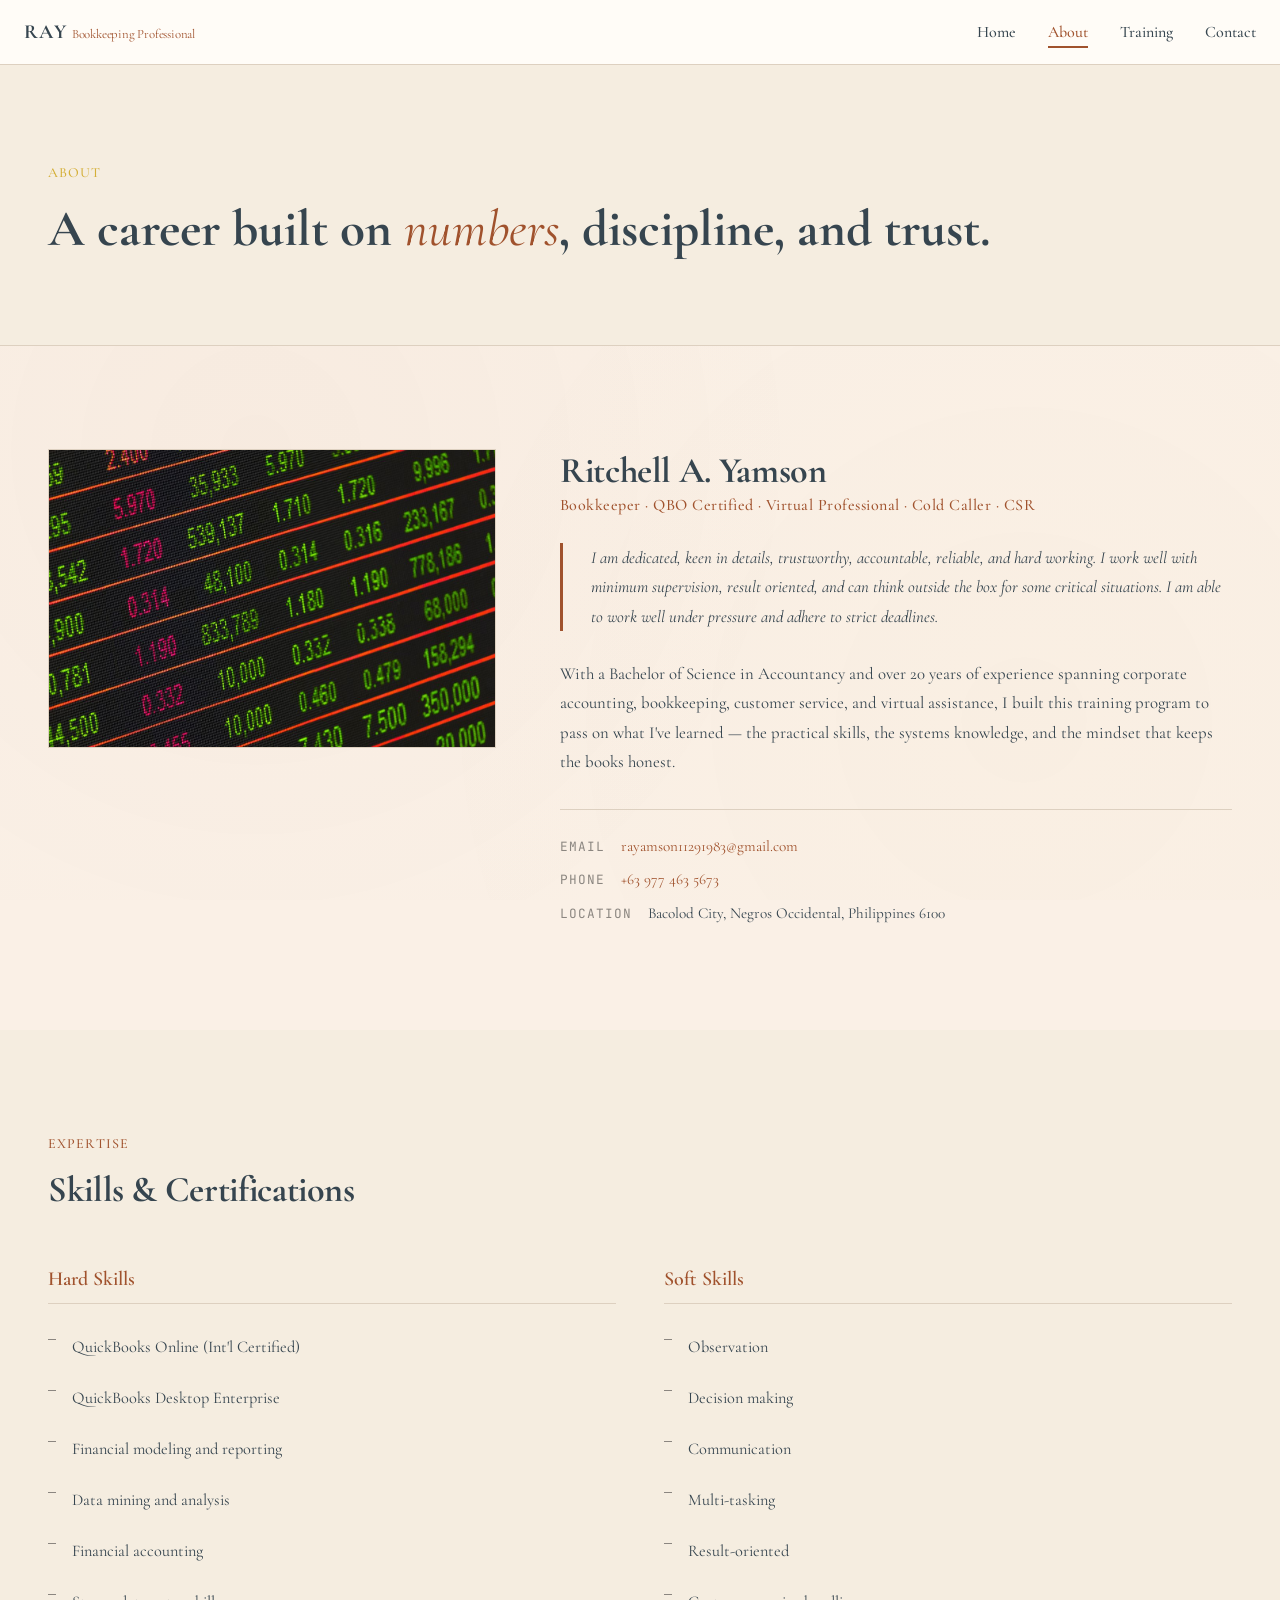
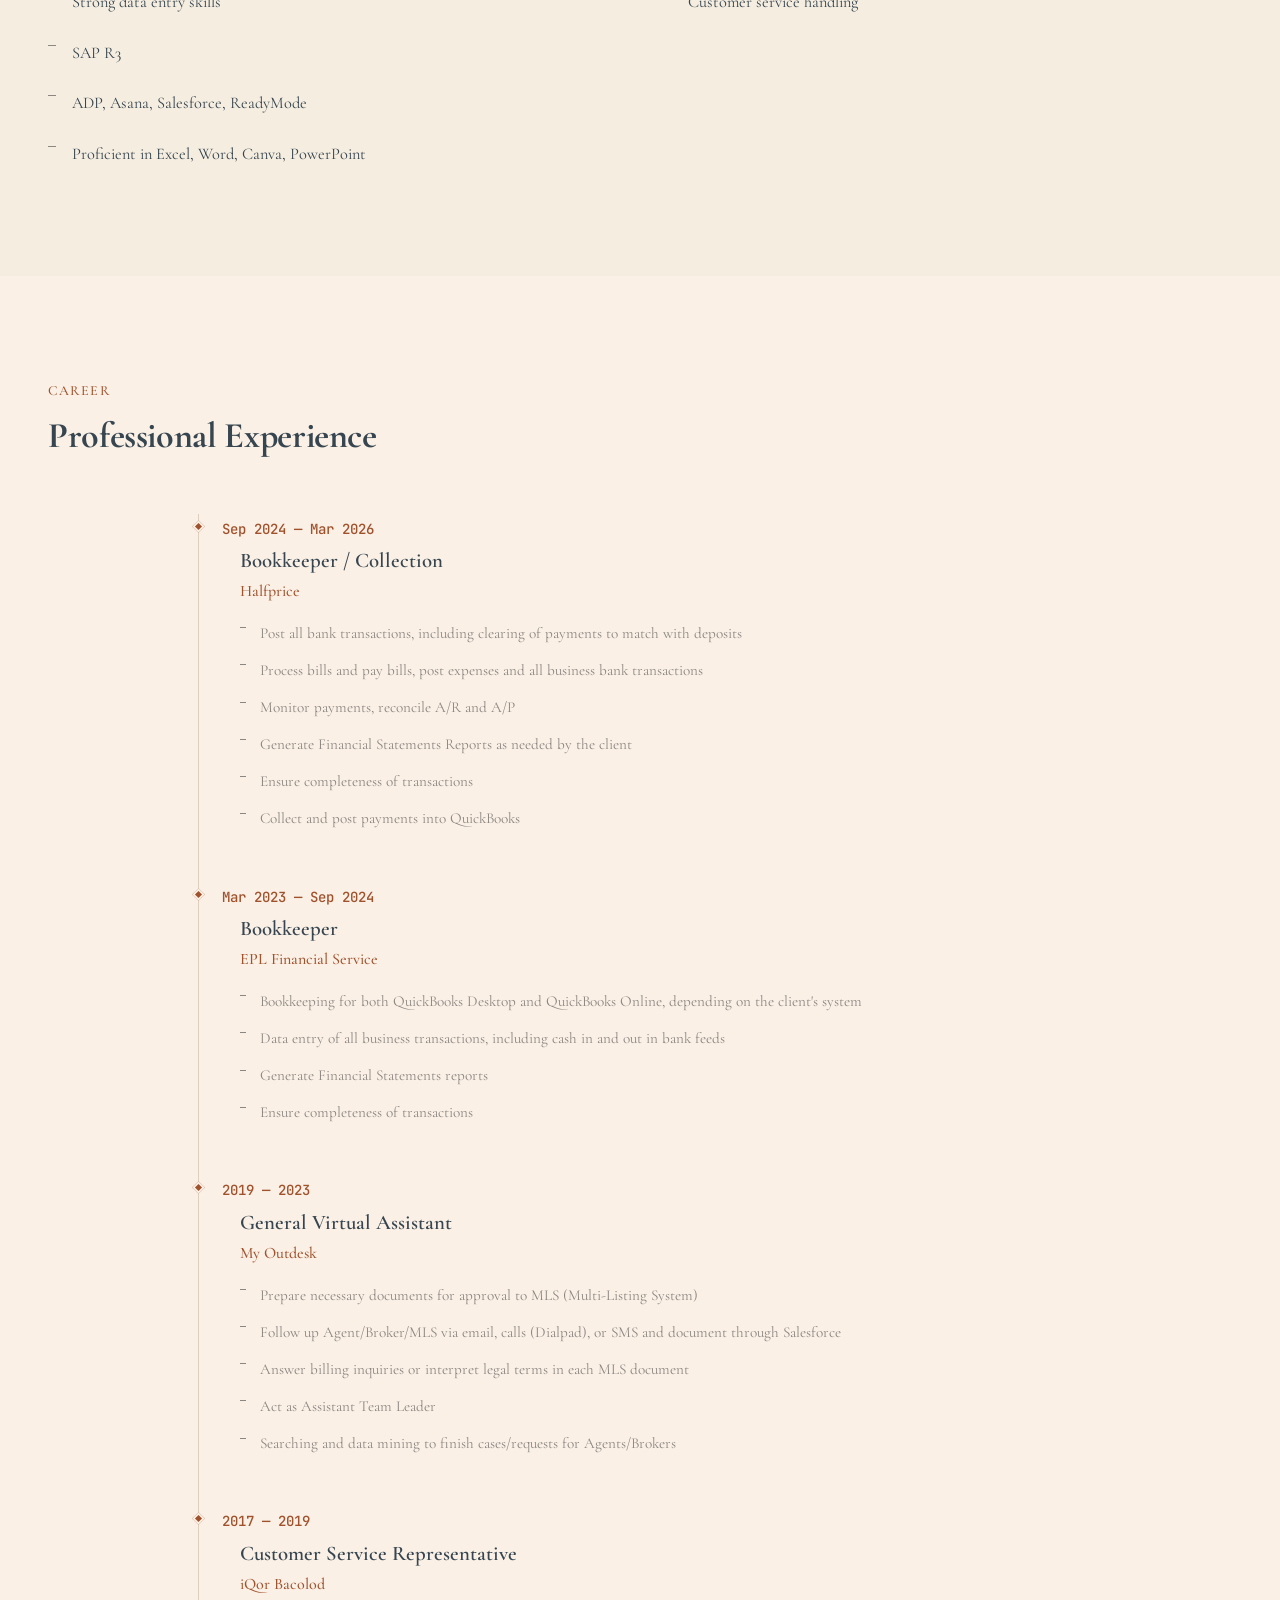
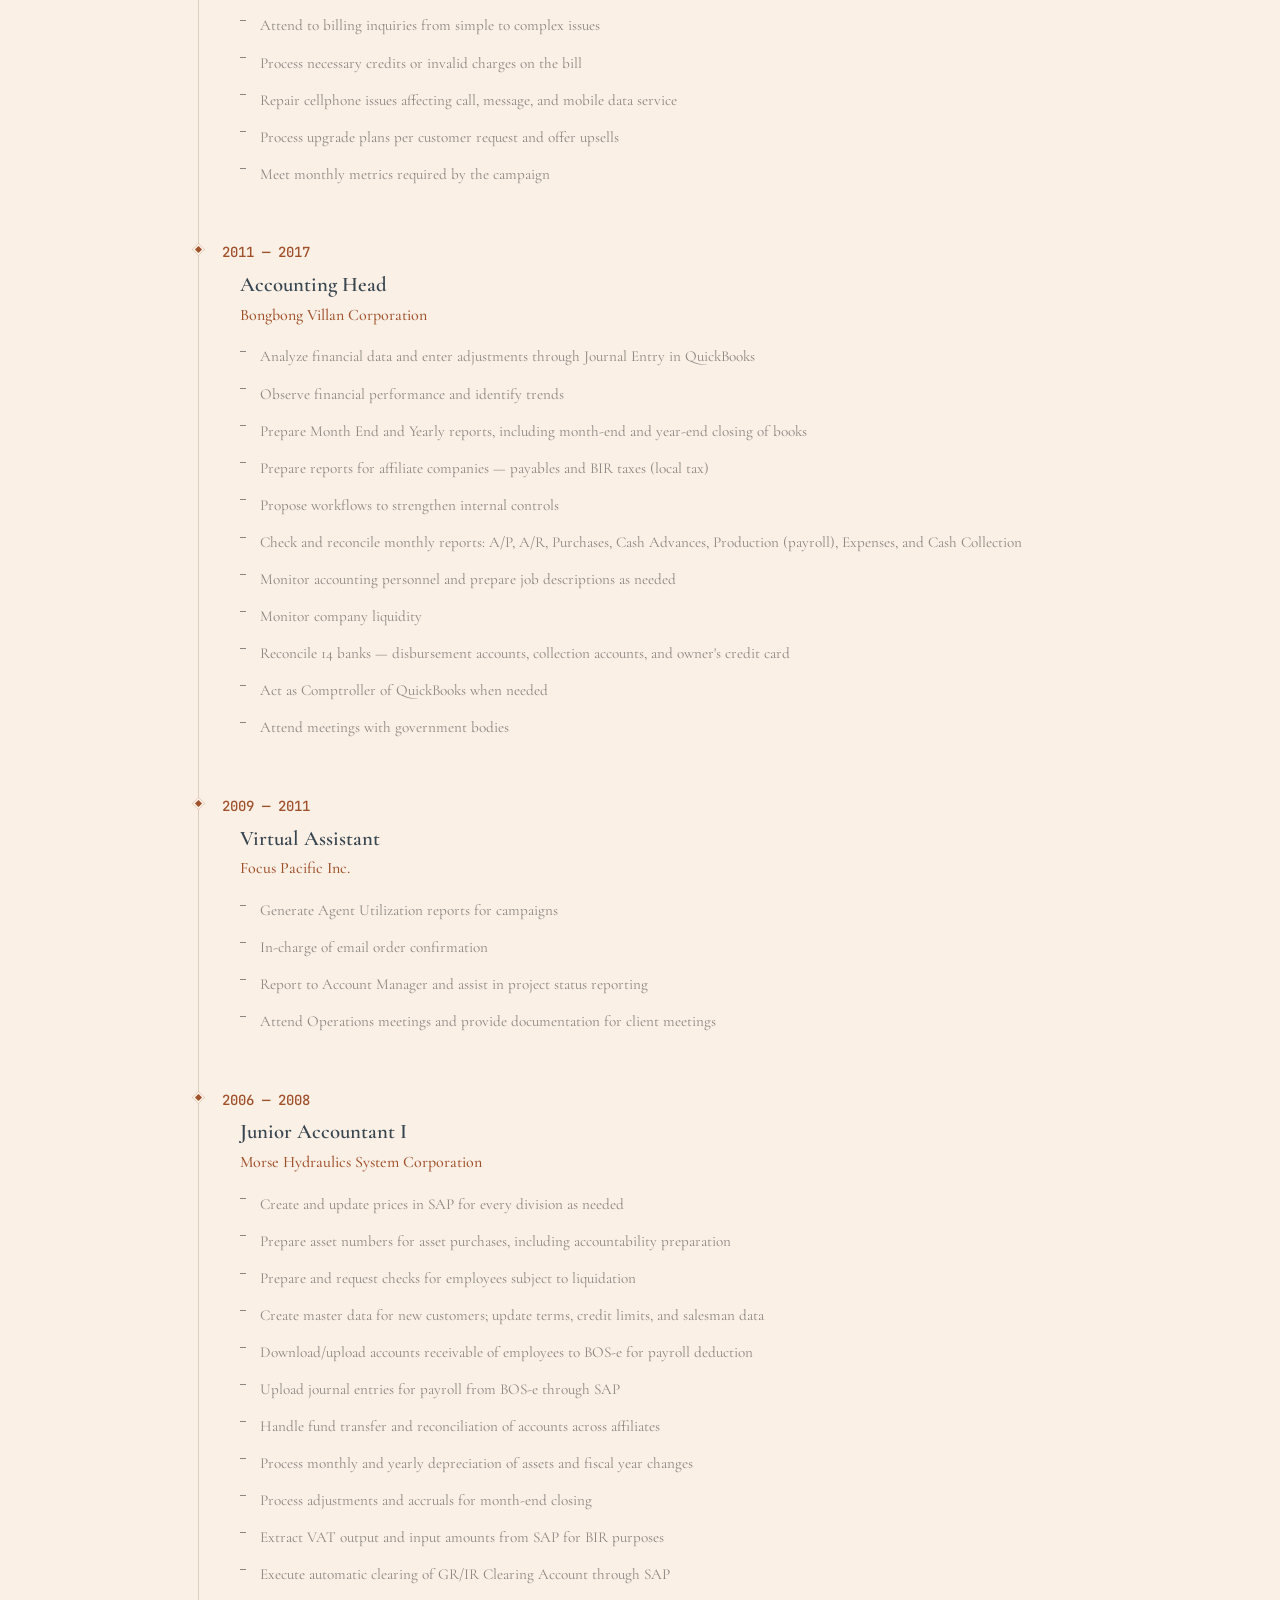
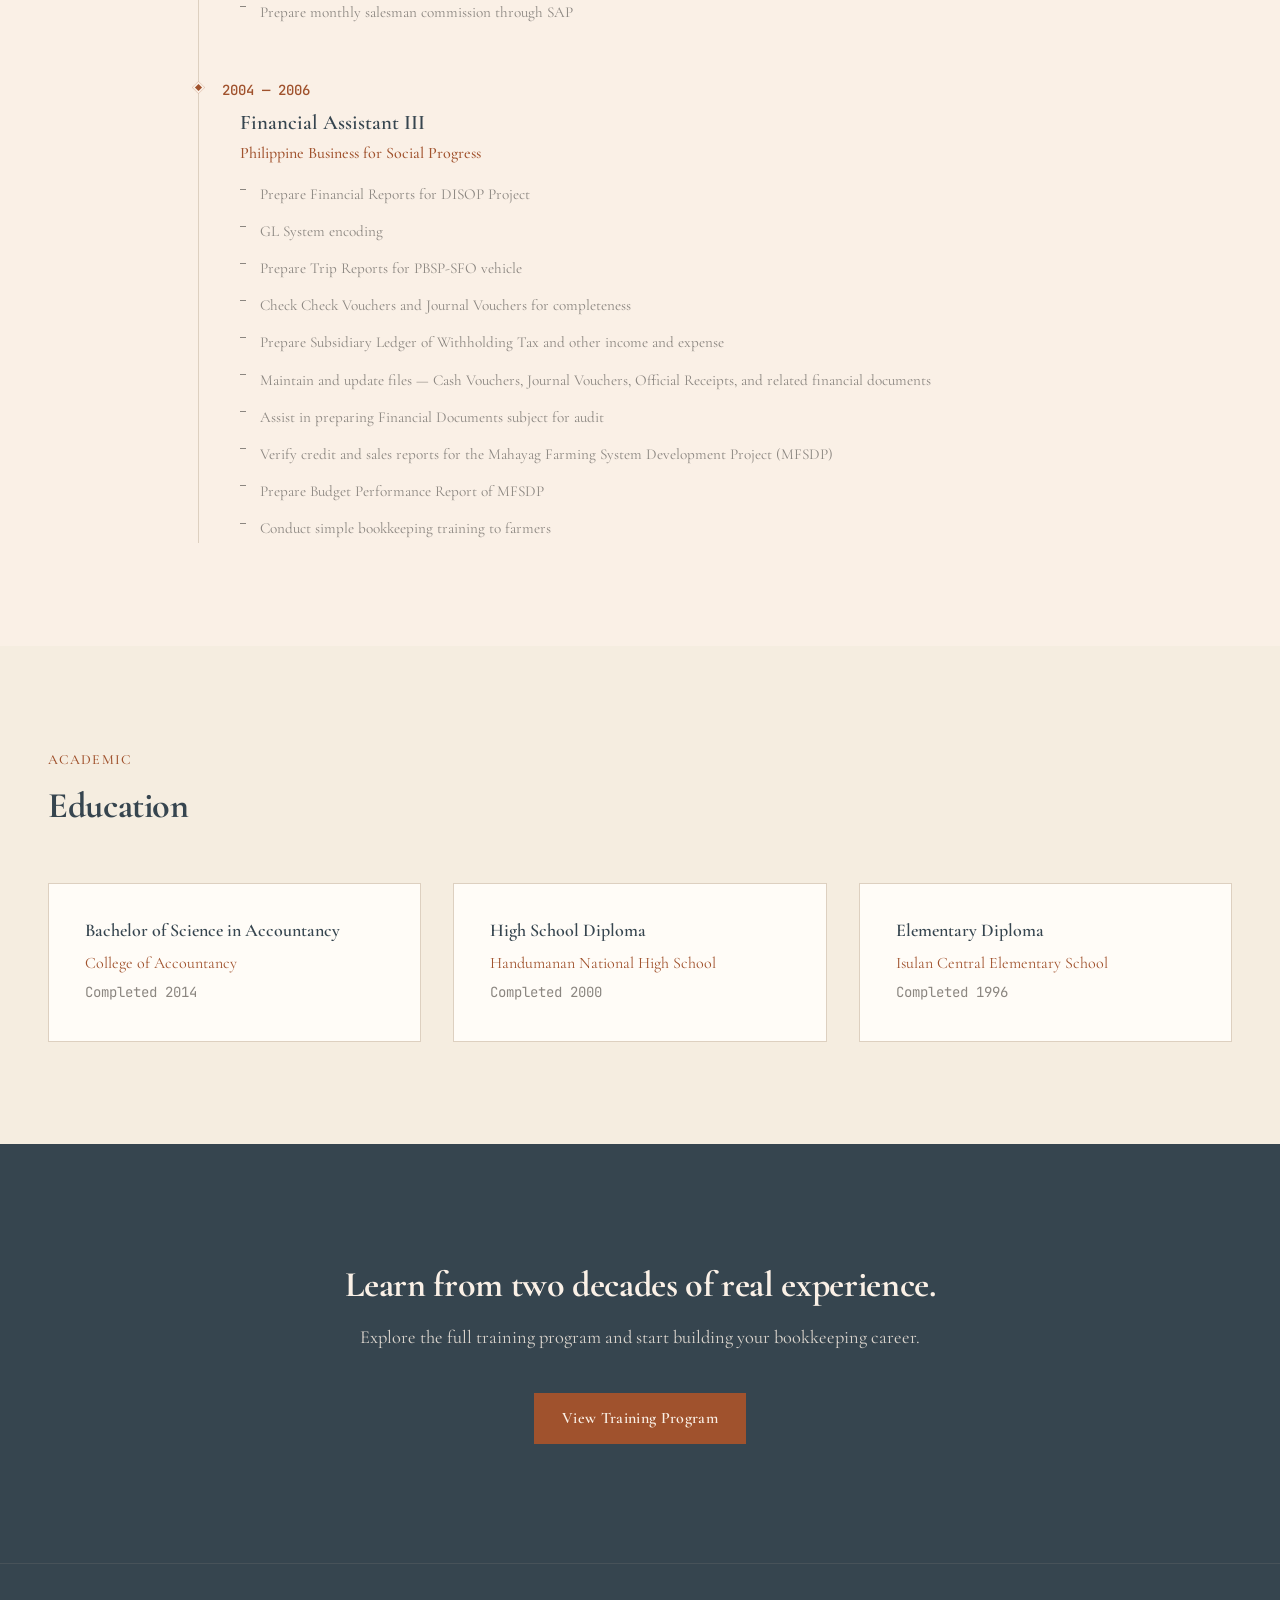
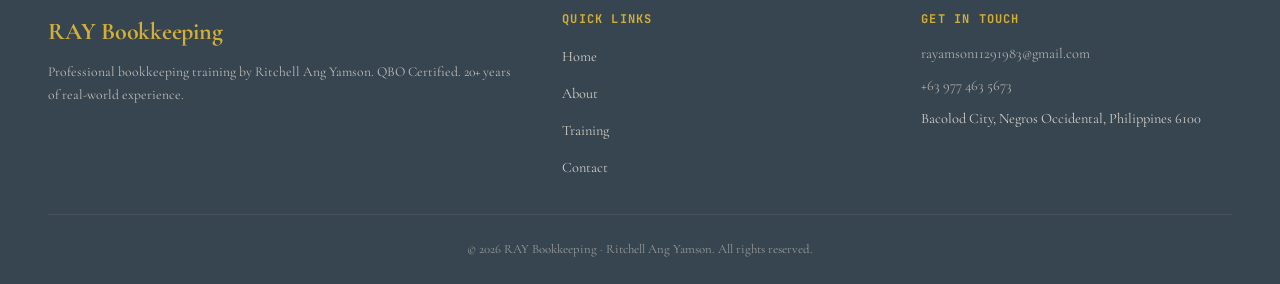
==== about.html @ 70afea07 "RAY Bookkeeping training site — landing, about, training, Chapter 1 with 6 topic pages and quizzes" ====
<!DOCTYPE html>
<html lang="en">
<head>
  <meta charset="UTF-8">
  <meta name="viewport" content="width=device-width, initial-scale=1.0">
  <title>About — Ritchell Yamson Bookkeeping Training</title>
  <meta name="description" content="Meet Ritchell A. Yamson — QBO Certified bookkeeper with 20+ years of experience across accounting, bookkeeping, and virtual assistance.">
  <link rel="preconnect" href="https://fonts.googleapis.com">
  <link rel="preconnect" href="https://fonts.gstatic.com" crossorigin>
  <link href="https://fonts.googleapis.com/css2?family=Cormorant+Garamond:wght@400;500;600;700&family=JetBrains+Mono:wght@400;500&display=swap" rel="stylesheet">
  <link rel="stylesheet" href="assets/css/style.css">
</head>
<body>
  <!-- Navigation -->
  <nav class="nav">
    <div class="nav__container">
      <a href="index.html" class="nav__logo" aria-label="RAY Bookkeeping — Ritchell Ang Yamson">
          <span class="ray-letters">
            <span class="ray-letter" data-full="Ritchell">R</span><span class="ray-letter" data-full="Ang">A</span><span class="ray-letter" data-full="Yamson">Y</span>
          </span>
          <span class="nav__logo-sub">Bookkeeping Professional</span>
        </a>
      <button class="nav__toggle" aria-label="Menu" id="navToggle">
        <span></span><span></span><span></span>
      </button>
      <ul class="nav__menu" id="navMenu">
        <li><a href="index.html" class="nav__link">Home</a></li>
        <li><a href="about.html" class="nav__link nav__link--active">About</a></li>
        <li><a href="training.html" class="nav__link">Training</a></li>
        <li><a href="index.html#contact" class="nav__link">Contact</a></li>
      </ul>
    </div>
  </nav>

  <!-- Page header -->
  <section class="page-hero">
    <div class="container">
      <p class="hero__eyebrow">About</p>
      <h1 class="page-hero__title">A career built on <em>numbers</em>, discipline, and trust.</h1>
    </div>
  </section>

  <!-- Bio -->
  <section class="bio">
    <div class="container">
      <div class="bio__grid">
        <div class="bio__image reveal">
          <img src="assets/img/workspace-1.jpeg" alt="Workspace with financial documents and laptop" loading="lazy">
        </div>
        <div class="bio__content reveal">
          <h2 class="section-head__title">Ritchell A. Yamson</h2>
          <p class="bio__role">Bookkeeper &middot; QBO Certified &middot; Virtual Professional &middot; Cold Caller &middot; CSR</p>
          <div class="bio__quote">
            <p class="bio__text">I am dedicated, keen in details, trustworthy, accountable, reliable, and hard working. I work well with minimum supervision, result oriented, and can think outside the box for some critical situations. I am able to work well under pressure and adhere to strict deadlines.</p>
          </div>
          <p class="bio__text">With a Bachelor of Science in Accountancy and over 20 years of experience spanning corporate accounting, bookkeeping, customer service, and virtual assistance, I built this training program to pass on what I've learned — the practical skills, the systems knowledge, and the mindset that keeps the books honest.</p>
          <div class="bio__contact">
            <p class="bio__contact-item"><span class="bio__contact-label">Email</span> <a href="mailto:rayamson11291983@gmail.com">rayamson11291983@gmail.com</a></p>
            <p class="bio__contact-item"><span class="bio__contact-label">Phone</span> <a href="tel:+639774635673">+63 977 463 5673</a></p>
            <p class="bio__contact-item"><span class="bio__contact-label">Location</span> Bacolod City, Negros Occidental, Philippines 6100</p>
          </div>
        </div>
      </div>
    </div>
  </section>

  <!-- Skills -->
  <section class="skills">
    <div class="container">
      <div class="section-head reveal">
        <p class="section-head__eyebrow">Expertise</p>
        <h2 class="section-head__title">Skills & Certifications</h2>
      </div>
      <div class="skills__grid">
        <div class="skill-group reveal">
          <h3 class="skill-group__title">Hard Skills</h3>
          <ul class="skill-group__list">
            <li>QuickBooks Online (Int'l Certified)</li>
            <li>QuickBooks Desktop Enterprise</li>
            <li>Financial modeling and reporting</li>
            <li>Data mining and analysis</li>
            <li>Financial accounting</li>
            <li>Strong data entry skills</li>
            <li>SAP R3</li>
            <li>ADP, Asana, Salesforce, ReadyMode</li>
            <li>Proficient in Excel, Word, Canva, PowerPoint</li>
          </ul>
        </div>
        <div class="skill-group reveal">
          <h3 class="skill-group__title">Soft Skills</h3>
          <ul class="skill-group__list">
            <li>Observation</li>
            <li>Decision making</li>
            <li>Communication</li>
            <li>Multi-tasking</li>
            <li>Result-oriented</li>
            <li>Customer service handling</li>
          </ul>
        </div>
      </div>
    </div>
  </section>

  <!-- Timeline -->
  <section class="timeline">
    <div class="container">
      <div class="section-head reveal">
        <p class="section-head__eyebrow">Career</p>
        <h2 class="section-head__title">Professional Experience</h2>
      </div>
      <div class="timeline__list">
        <div class="timeline-item reveal">
          <div class="timeline-item__year">Sep 2024 — Mar 2026</div>
          <div class="timeline-item__body">
            <h3 class="timeline-item__role">Bookkeeper / Collection</h3>
            <p class="timeline-item__company">Halfprice</p>
            <ul class="timeline-item__details">
              <li>Post all bank transactions, including clearing of payments to match with deposits</li>
              <li>Process bills and pay bills, post expenses and all business bank transactions</li>
              <li>Monitor payments, reconcile A/R and A/P</li>
              <li>Generate Financial Statements Reports as needed by the client</li>
              <li>Ensure completeness of transactions</li>
              <li>Collect and post payments into QuickBooks</li>
            </ul>
          </div>
        </div>
        <div class="timeline-item reveal">
          <div class="timeline-item__year">Mar 2023 — Sep 2024</div>
          <div class="timeline-item__body">
            <h3 class="timeline-item__role">Bookkeeper</h3>
            <p class="timeline-item__company">EPL Financial Service</p>
            <ul class="timeline-item__details">
              <li>Bookkeeping for both QuickBooks Desktop and QuickBooks Online, depending on the client's system</li>
              <li>Data entry of all business transactions, including cash in and out in bank feeds</li>
              <li>Generate Financial Statements reports</li>
              <li>Ensure completeness of transactions</li>
            </ul>
          </div>
        </div>
        <div class="timeline-item reveal">
          <div class="timeline-item__year">2019 — 2023</div>
          <div class="timeline-item__body">
            <h3 class="timeline-item__role">General Virtual Assistant</h3>
            <p class="timeline-item__company">My Outdesk</p>
            <ul class="timeline-item__details">
              <li>Prepare necessary documents for approval to MLS (Multi-Listing System)</li>
              <li>Follow up Agent/Broker/MLS via email, calls (Dialpad), or SMS and document through Salesforce</li>
              <li>Answer billing inquiries or interpret legal terms in each MLS document</li>
              <li>Act as Assistant Team Leader</li>
              <li>Searching and data mining to finish cases/requests for Agents/Brokers</li>
            </ul>
          </div>
        </div>
        <div class="timeline-item reveal">
          <div class="timeline-item__year">2017 — 2019</div>
          <div class="timeline-item__body">
            <h3 class="timeline-item__role">Customer Service Representative</h3>
            <p class="timeline-item__company">iQor Bacolod</p>
            <ul class="timeline-item__details">
              <li>Attend to billing inquiries from simple to complex issues</li>
              <li>Process necessary credits or invalid charges on the bill</li>
              <li>Repair cellphone issues affecting call, message, and mobile data service</li>
              <li>Process upgrade plans per customer request and offer upsells</li>
              <li>Meet monthly metrics required by the campaign</li>
            </ul>
          </div>
        </div>
        <div class="timeline-item reveal">
          <div class="timeline-item__year">2011 — 2017</div>
          <div class="timeline-item__body">
            <h3 class="timeline-item__role">Accounting Head</h3>
            <p class="timeline-item__company">Bongbong Villan Corporation</p>
            <ul class="timeline-item__details">
              <li>Analyze financial data and enter adjustments through Journal Entry in QuickBooks</li>
              <li>Observe financial performance and identify trends</li>
              <li>Prepare Month End and Yearly reports, including month-end and year-end closing of books</li>
              <li>Prepare reports for affiliate companies — payables and BIR taxes (local tax)</li>
              <li>Propose workflows to strengthen internal controls</li>
              <li>Check and reconcile monthly reports: A/P, A/R, Purchases, Cash Advances, Production (payroll), Expenses, and Cash Collection</li>
              <li>Monitor accounting personnel and prepare job descriptions as needed</li>
              <li>Monitor company liquidity</li>
              <li>Reconcile 14 banks — disbursement accounts, collection accounts, and owner's credit card</li>
              <li>Act as Comptroller of QuickBooks when needed</li>
              <li>Attend meetings with government bodies</li>
            </ul>
          </div>
        </div>
        <div class="timeline-item reveal">
          <div class="timeline-item__year">2009 — 2011</div>
          <div class="timeline-item__body">
            <h3 class="timeline-item__role">Virtual Assistant</h3>
            <p class="timeline-item__company">Focus Pacific Inc.</p>
            <ul class="timeline-item__details">
              <li>Generate Agent Utilization reports for campaigns</li>
              <li>In-charge of email order confirmation</li>
              <li>Report to Account Manager and assist in project status reporting</li>
              <li>Attend Operations meetings and provide documentation for client meetings</li>
            </ul>
          </div>
        </div>
        <div class="timeline-item reveal">
          <div class="timeline-item__year">2006 — 2008</div>
          <div class="timeline-item__body">
            <h3 class="timeline-item__role">Junior Accountant I</h3>
            <p class="timeline-item__company">Morse Hydraulics System Corporation</p>
            <ul class="timeline-item__details">
              <li>Create and update prices in SAP for every division as needed</li>
              <li>Prepare asset numbers for asset purchases, including accountability preparation</li>
              <li>Prepare and request checks for employees subject to liquidation</li>
              <li>Create master data for new customers; update terms, credit limits, and salesman data</li>
              <li>Download/upload accounts receivable of employees to BOS-e for payroll deduction</li>
              <li>Upload journal entries for payroll from BOS-e through SAP</li>
              <li>Handle fund transfer and reconciliation of accounts across affiliates</li>
              <li>Process monthly and yearly depreciation of assets and fiscal year changes</li>
              <li>Process adjustments and accruals for month-end closing</li>
              <li>Extract VAT output and input amounts from SAP for BIR purposes</li>
              <li>Execute automatic clearing of GR/IR Clearing Account through SAP</li>
              <li>Prepare monthly salesman commission through SAP</li>
            </ul>
          </div>
        </div>
        <div class="timeline-item reveal">
          <div class="timeline-item__year">2004 — 2006</div>
          <div class="timeline-item__body">
            <h3 class="timeline-item__role">Financial Assistant III</h3>
            <p class="timeline-item__company">Philippine Business for Social Progress</p>
            <ul class="timeline-item__details">
              <li>Prepare Financial Reports for DISOP Project</li>
              <li>GL System encoding</li>
              <li>Prepare Trip Reports for PBSP-SFO vehicle</li>
              <li>Check Check Vouchers and Journal Vouchers for completeness</li>
              <li>Prepare Subsidiary Ledger of Withholding Tax and other income and expense</li>
              <li>Maintain and update files — Cash Vouchers, Journal Vouchers, Official Receipts, and related financial documents</li>
              <li>Assist in preparing Financial Documents subject for audit</li>
              <li>Verify credit and sales reports for the Mahayag Farming System Development Project (MFSDP)</li>
              <li>Prepare Budget Performance Report of MFSDP</li>
              <li>Conduct simple bookkeeping training to farmers</li>
            </ul>
          </div>
        </div>
      </div>
    </div>
  </section>

  <!-- Education -->
  <section class="education">
    <div class="container">
      <div class="section-head reveal">
        <p class="section-head__eyebrow">Academic</p>
        <h2 class="section-head__title">Education</h2>
      </div>
      <div class="education__grid">
        <div class="edu-card reveal">
          <h3 class="edu-card__degree">Bachelor of Science in Accountancy</h3>
          <p class="edu-card__school">College of Accountancy</p>
          <p class="edu-card__year">Completed 2014</p>
        </div>
        <div class="edu-card reveal">
          <h3 class="edu-card__degree">High School Diploma</h3>
          <p class="edu-card__school">Handumanan National High School</p>
          <p class="edu-card__year">Completed 2000</p>
        </div>
        <div class="edu-card reveal">
          <h3 class="edu-card__degree">Elementary Diploma</h3>
          <p class="edu-card__school">Isulan Central Elementary School</p>
          <p class="edu-card__year">Completed 1996</p>
        </div>
      </div>
    </div>
  </section>

  <!-- CTA -->
  <section class="cta">
    <div class="container">
      <div class="cta__box reveal">
        <h2 class="cta__title">Learn from two decades of real experience.</h2>
        <p class="cta__text">Explore the full training program and start building your bookkeeping career.</p>
        <a href="training.html" class="btn btn--primary">View Training Program</a>
      </div>
    </div>
  </section>

  <!-- Footer -->
  <footer class="footer">
    <div class="container">
      <div class="footer__grid">
        <div class="footer__brand">
          <span class="footer__brand-name">RAY Bookkeeping</span>
          <span class="footer__brand-sub">Professional bookkeeping training by Ritchell Ang Yamson. QBO Certified. 20+ years of real-world experience.</span>
        </div>
        <div class="footer__col">
          <h4 class="footer__col-title">Quick Links</h4>
          <ul class="footer__links">
            <li><a href="index.html">Home</a></li>
            <li><a href="about.html">About</a></li>
            <li><a href="training.html">Training</a></li>
            <li><a href="index.html#contact">Contact</a></li>
          </ul>
        </div>
        <div class="footer__col">
          <h4 class="footer__col-title">Get in Touch</h4>
          <p class="footer__contact-item"><a href="mailto:rayamson11291983@gmail.com">rayamson11291983@gmail.com</a></p>
          <p class="footer__contact-item"><a href="tel:+639774635673">+63 977 463 5673</a></p>
          <p class="footer__contact-item">Bacolod City, Negros Occidental, Philippines 6100</p>
        </div>
      </div>
      <div class="footer__bottom">
        <p class="footer__text">&copy; 2026 RAY Bookkeeping &middot; Ritchell Ang Yamson. All rights reserved.</p>
      </div>
    </div>
  </footer>

  <!-- Back to top button -->
  <button class="back-to-top" aria-label="Back to top">
    <svg viewBox="0 0 24 24"><polyline points="18 15 12 9 6 15"/></svg>
  </button>

  <script src="assets/js/main.js"></script>
</body>
</html>
---- assets/css/style.css ----
/* ============================================
   Ritchell Yamson Bookkeeping Training
   Design System: Wabi-Sabi (adapted for bookkeeping)
   ============================================ */

/* --- Reset & Base --- */
*, *::before, *::after {
  box-sizing: border-box;
  margin: 0;
  padding: 0;
}

:root {
  /* Colors */
  --color-primary: #A0522D;
  --color-secondary: #8B8680;
  --color-tertiary: #FAF0E6;
  --color-neutral: #36454F;
  --color-surface: #6B7B3A;
  --color-accent: #3F51B5;
  --color-gold: #D4AF37;
  --color-blush: #E8C4B8;

  /* Derived */
  --color-bg: #FAF0E6;
  --color-bg-alt: #F5EDE0;
  --color-text: #36454F;
  --color-text-muted: #8B8680;
  --color-border: #DDD0C0;
  --color-card-bg: #FFFCF7;
  --color-primary-dark: #8B4513;

  /* Typography */
  --font-display: 'Cormorant Garamond', Georgia, serif;
  --font-mono: 'JetBrains Mono', monospace;

  /* Spacing */
  --space: 0.5rem;
  --container-max: 1280px;
  --section-gap: clamp(4rem, 8vw, 8rem);

  /* Transitions */
  --ease: cubic-bezier(0.22, 1, 0.36, 1);
  --dur: 200ms;
}

html {
  font-size: 16px;
  scroll-behavior: smooth;
}

body {
  font-family: var(--font-display);
  font-size: 1.0625rem;
  line-height: 1.7;
  color: var(--color-text);
  background-color: var(--color-bg);
  -webkit-font-smoothing: antialiased;
  -moz-osx-font-smoothing: grayscale;
}

/* Subtle paper texture overlay */
body::before {
  content: '';
  position: fixed;
  inset: 0;
  z-index: -1;
  background-image: 
    radial-gradient(circle at 20% 50%, rgba(160, 82, 45, 0.03) 0%, transparent 50%),
    radial-gradient(circle at 80% 80%, rgba(212, 175, 55, 0.02) 0%, transparent 50%);
  pointer-events: none;
}

img {
  max-width: 100%;
  height: auto;
  display: block;
}

a {
  color: var(--color-primary);
  text-decoration: none;
  transition: color var(--dur) var(--ease);
}

a:hover {
  color: var(--color-primary-dark);
}

ul {
  list-style: none;
}

/* --- Layout --- */
.container {
  max-width: var(--container-max);
  margin: 0 auto;
  padding: 0 clamp(1.5rem, 4vw, 3rem);
}

/* --- Typography --- */
h1, h2, h3, h4 {
  font-family: var(--font-display);
  font-weight: 700;
  line-height: 1.2;
  color: var(--color-text);
}

.hero__title {
  font-size: clamp(2.5rem, 5vw, 4rem);
  font-weight: 700;
  line-height: 1.05;
  letter-spacing: -0.02em;
}

.hero__title em,
.page-hero__title em {
  font-style: italic;
  font-weight: 400;
  color: var(--color-primary);
}

h2, .section-head__title {
  font-size: clamp(1.5rem, 3vw, 2.25rem);
  font-weight: 700;
  letter-spacing: -0.01em;
}

h3 {
  font-size: 1.25rem;
  font-weight: 600;
}

.hero__eyebrow {
  font-family: var(--font-display);
  font-size: 0.875rem;
  font-weight: 500;
  letter-spacing: 0.08em;
  text-transform: uppercase;
  color: var(--color-primary);
  margin-bottom: 1rem;
}

.section-head__eyebrow {
  font-family: var(--font-display);
  font-size: 0.875rem;
  font-weight: 500;
  letter-spacing: 0.08em;
  text-transform: uppercase;
  color: var(--color-primary);
  margin-bottom: 0.75rem;
}

/* --- Navigation --- */
.nav {
  position: sticky;
  top: 0;
  z-index: 100;
  background-color: var(--color-card-bg);
  border-bottom: 1px solid var(--color-border);
  padding: 0;
  overflow: visible;
  transition: box-shadow 300ms var(--ease);
}

.nav--scrolled {
  box-shadow: 0 1px 12px rgba(0, 0, 0, 0.08);
}

.nav__container {
  max-width: var(--container-max);
  margin: 0 auto;
  padding: 0 1.5rem;
  display: flex;
  align-items: center;
  justify-content: space-between;
  height: 64px;
}

.nav__logo {
  font-family: var(--font-display);
  font-size: 1.25rem;
  font-weight: 700;
  color: var(--color-text);
  letter-spacing: -0.01em;
  display: flex;
  align-items: baseline;
  gap: 0.4rem;
  position: relative;
  z-index: 101;
}

.nav__logo-sub {
  font-weight: 400;
  color: var(--color-primary);
  font-size: 0.8rem;
  white-space: nowrap;
}

/* --- RAY Letters Artsy Hover --- */
.ray-letters {
  display: inline-flex;
  gap: 1px;
  position: relative;
}

.ray-letter {
  position: relative;
  cursor: pointer;
  transition: all 400ms var(--ease);
  transform-origin: center bottom;
}

.ray-letter::before {
  content: attr(data-full);
  position: absolute;
  left: 50%;
  top: 100%;
  transform: translateX(-50%) translateY(-4px);
  font-family: var(--font-display);
  font-size: 1.5rem;
  font-weight: 500;
  font-style: italic;
  color: var(--color-gold);
  white-space: nowrap;
  opacity: 0;
  pointer-events: none;
  transition: all 400ms var(--ease);
  letter-spacing: 0.02em;
  text-shadow: 0 2px 4px rgba(0, 0, 0, 0.3);
  z-index: 200;
}

.ray-letter::after {
  content: '';
  position: absolute;
  left: 50%;
  top: 100%;
  width: 0;
  height: 1px;
  background: var(--color-gold);
  transform: translateX(-50%) translateY(0.5px);
  transition: width 400ms var(--ease) 100ms;
  opacity: 0.6;
  z-index: 200;
}

.ray-letter:hover {
  color: var(--color-gold);
  transform: translateY(-2px) scale(1.05);
}

.ray-letter:hover::before {
  opacity: 1;
  transform: translateX(-50%) translateY(2px);
}

.ray-letter:hover::after {
  width: 100%;
}

/* Stagger each letter's hover reveal */
.ray-letters .ray-letter:nth-child(1):hover::before {
  transition-delay: 0ms;
}
.ray-letters .ray-letter:nth-child(2):hover::before {
  transition-delay: 50ms;
}
.ray-letters .ray-letter:nth-child(3):hover::before {
  transition-delay: 100ms;
}

/* Hero eyebrow variant — gold letters on dark bg */
.ray-letters--hero .ray-letter {
  font-size: 1.125rem;
  font-weight: 700;
  color: var(--color-gold);
  letter-spacing: 0.05em;
}

.ray-letters--hero .ray-letter::before {
  font-size: 1.75rem;
  color: var(--color-tertiary);
  text-shadow: 0 2px 6px rgba(0, 0, 0, 0.7);
  z-index: 200;
}

.ray-letters--hero .ray-letter::after {
  background: var(--color-tertiary);
  top: 100%;
  z-index: 200;
}

.ray-letters--hero .ray-letter:hover {
  color: var(--color-tertiary);
  transform: translateY(-3px) scale(1.1);
  text-shadow: 0 2px 8px rgba(212, 175, 55, 0.4);
}

.hero__eyebrow-sep {
  margin: 0 0.5rem;
  opacity: 0.5;
}

.hero__eyebrow {
  display: flex;
  align-items: center;
  gap: 0;
  flex-wrap: wrap;
  align-items: baseline;
}

.nav__menu {
  display: flex;
  gap: 2rem;
  align-items: center;
}

.nav__link {
  font-size: 1rem;
  font-weight: 500;
  color: var(--color-text);
  position: relative;
  padding: 0.25rem 0;
  transition: color var(--dur) var(--ease);
}

.nav__link::after {
  content: '';
  position: absolute;
  bottom: -2px;
  left: 0;
  right: 0;
  height: 2px;
  background-color: var(--color-primary);
  transform: scaleX(0);
  transform-origin: left;
  transition: transform 300ms var(--ease);
}

.nav__link:hover::after {
  transform: scaleX(1);
}

.nav__link:hover {
  color: var(--color-primary);
}

.nav__link--active {
  color: var(--color-primary);
}

.nav__link--active::after {
  content: '';
  position: absolute;
  bottom: -2px;
  left: 0;
  right: 0;
  height: 2px;
  background-color: var(--color-primary);
  transform: scaleX(1);
}

.nav__toggle {
  display: none;
  flex-direction: column;
  gap: 4px;
  background: none;
  border: none;
  cursor: pointer;
  padding: 0;
}

.nav__toggle span {
  width: 24px;
  height: 2px;
  background-color: var(--color-text);
  transition: var(--dur) var(--ease);
}

/* --- Buttons --- */
.btn {
  display: inline-block;
  font-family: var(--font-display);
  font-size: 1rem;
  font-weight: 600;
  padding: 12px 28px;
  border: none;
  cursor: pointer;
  transition: all var(--dur) var(--ease);
  text-align: center;
  letter-spacing: 0.02em;
}

.btn--primary {
  background-color: var(--color-primary);
  color: var(--color-tertiary);
}

.btn--primary:hover {
  background-color: var(--color-primary-dark);
  color: var(--color-tertiary);
  box-shadow: 0 2px 8px rgba(0, 0, 0, 0.12);
  transform: translateY(-1px);
}

.btn--primary:active {
  transform: translateY(0);
}

.btn--ghost {
  background-color: transparent;
  color: var(--color-primary);
  border: 1.5px solid var(--color-secondary);
}

.btn--ghost:hover {
  background-color: var(--color-tertiary);
  border-color: var(--color-primary);
}

.btn--full {
  width: 100%;
  display: block;
}

.btn--sm {
  font-size: 0.875rem;
  padding: 8px 16px;
  margin-top: 1rem;
}

/* --- Hero --- */
.hero {
  position: relative;
  min-height: 100dvh;
  display: flex;
  align-items: center;
  overflow: hidden;
}

.hero__bg {
  position: absolute;
  inset: 0;
  z-index: 0;
  overflow: hidden;
}

.hero__bg-pattern {
  position: absolute;
  inset: 0;
  background-color: var(--color-neutral);
  background-image: 
    radial-gradient(circle at 15% 25%, rgba(212, 175, 55, 0.08) 0%, transparent 40%),
    radial-gradient(circle at 85% 75%, rgba(160, 82, 45, 0.12) 0%, transparent 45%),
    radial-gradient(circle at 50% 50%, rgba(107, 123, 58, 0.06) 0%, transparent 50%);
}

.hero__bg-pattern::before {
  content: '';
  position: absolute;
  inset: 0;
  background-image: 
    repeating-linear-gradient(
      45deg,
      transparent,
      transparent 35px,
      rgba(212, 175, 55, 0.03) 35px,
      rgba(212, 175, 55, 0.03) 36px
    );
}

.hero__bg-pattern::after {
  content: '';
  position: absolute;
  inset: 0;
  background-image: 
    repeating-linear-gradient(
      -45deg,
      transparent,
      transparent 35px,
      rgba(160, 82, 45, 0.025) 35px,
      rgba(160, 82, 45, 0.025) 36px
    );
}

.hero__bg-img {
  width: 100%;
  height: 100%;
  object-fit: cover;
}

.hero__overlay {
  position: absolute;
  inset: 0;
  background: linear-gradient(
    135deg,
    rgba(54, 69, 79, 0.92) 0%,
    rgba(54, 69, 79, 0.75) 50%,
    rgba(54, 69, 79, 0.85) 100%
  );
}

.hero__content {
  position: relative;
  z-index: 1;
  width: 100%;
  max-width: var(--container-max);
  margin: 0 auto;
  padding: 0 1.5rem;
}

.hero__text {
  max-width: 640px;
}

.hero__eyebrow {
  color: var(--color-gold);
}

.hero__title {
  color: var(--color-tertiary);
  margin-bottom: 1.5rem;
}

.hero__title em {
  color: var(--color-gold);
}

.hero__subtitle {
  font-size: 1.2rem;
  color: var(--color-tertiary);
  opacity: 0.92;
  line-height: 1.75;
  margin-bottom: 2.5rem;
  max-width: 560px;
}

.hero__actions {
  display: flex;
  gap: 1.25rem;
  flex-wrap: wrap;
}

.hero__actions .btn {
  padding: 14px 32px;
  font-size: 1.05rem;
}

/* --- Stats bar --- */
.stats {
  background-color: var(--color-neutral);
  padding: 3.5rem 0;
  border-bottom: 1px solid rgba(139, 134, 128, 0.15);
}

.stats__container {
  max-width: var(--container-max);
  margin: 0 auto;
  padding: 0 1.5rem;
  display: grid;
  grid-template-columns: repeat(4, 1fr);
  gap: 2rem;
  text-align: center;
}

.stat__number {
  display: block;
  font-size: 2.75rem;
  font-weight: 700;
  color: var(--color-gold);
  line-height: 1;
  margin-bottom: 0.625rem;
}

.stat__label {
  font-size: 0.8rem;
  color: var(--color-tertiary);
  opacity: 0.75;
  letter-spacing: 0.08em;
  text-transform: uppercase;
}

/* --- Section Head --- */
.section-head {
  margin-bottom: 3.5rem;
  max-width: 680px;
}

/* --- Features --- */
.features {
  padding: var(--section-gap) 0;
}

.features__grid {
  display: grid;
  grid-template-columns: repeat(3, 1fr);
  gap: 1.5rem;
}

.feature-card {
  background-color: var(--color-card-bg);
  border: 1px solid var(--color-border);
  overflow: hidden;
  transition: box-shadow var(--dur) var(--ease), transform var(--dur) var(--ease), border-color var(--dur) var(--ease);
  display: flex;
  flex-direction: column;
}

.feature-card:nth-child(1) {
  grid-column: auto;
  display: flex;
  grid-template-columns: none;
  gap: 0;
}

.feature-card:nth-child(1) .feature-card__icon {
  margin-bottom: 1rem;
}

.feature-card:hover {
  box-shadow: 0 4px 16px rgba(0, 0, 0, 0.07);
  transform: translateY(-3px);
  border-color: var(--color-primary);
}

.feature-card__image {
  width: 100%;
  height: 160px;
  overflow: hidden;
}

.feature-card__image img {
  width: 100%;
  height: 100%;
  object-fit: cover;
  transition: transform 400ms var(--ease);
}

.feature-card:hover .feature-card__image img {
  transform: scale(1.05);
}

.feature-card__body {
  padding: 1.5rem;
}

.feature-card__icon {
  color: var(--color-primary);
  margin-bottom: 0.75rem;
}

.feature-card__title {
  font-size: 1.15rem;
  font-weight: 600;
  margin-bottom: 0.5rem;
}

.feature-card__text {
  font-size: 0.9rem;
  color: var(--color-text-muted);
  line-height: 1.55;
}

/* --- About Preview --- */
.about-preview {
  padding: var(--section-gap) 0;
  background-color: var(--color-bg-alt);
}

.about-preview__grid {
  display: grid;
  grid-template-columns: 1fr 1fr;
  gap: clamp(2rem, 5vw, 5rem);
  align-items: center;
}

.about-preview__image img {
  width: 100%;
  height: auto;
  object-fit: cover;
  border: 1px solid var(--color-border);
}

.about-preview__content {
  max-width: 480px;
}

.about-preview__bio {
  margin-bottom: 1.5rem;
  color: var(--color-text);
  line-height: 1.75;
}

.about-preview__content .btn {
  margin-top: 1rem;
}

/* --- Training Preview --- */
.training-preview {
  padding: var(--section-gap) 0;
}

.training-preview__grid {
  display: grid;
  grid-template-columns: 1fr 1fr;
  gap: clamp(2rem, 5vw, 5rem);
  align-items: center;
}

.training-preview__image img {
  width: 100%;
  height: auto;
  border: 1px solid var(--color-border);
}

.training-preview__text {
  font-size: 1.1rem;
  margin-bottom: 1.75rem;
  line-height: 1.75;
}

.training-preview__list {
  margin-bottom: 2rem;
}

.training-preview__list li {
  padding: 0.625rem 0;
  padding-left: 1.75rem;
  position: relative;
  color: var(--color-text);
  font-size: 1rem;
}

.training-preview__list li::before {
  content: '';
  position: absolute;
  left: 0;
  top: 0.9rem;
  width: 8px;
  height: 1px;
  background-color: var(--color-primary);
}

/* --- CTA --- */
.cta {
  padding: var(--section-gap) 0;
  background-color: var(--color-neutral);
}

.cta__box {
  text-align: center;
  max-width: 680px;
  margin: 0 auto;
  padding: 1rem 0;
}

.cta__title {
  color: var(--color-tertiary);
  font-size: clamp(1.5rem, 3vw, 2.25rem);
  margin-bottom: 1rem;
}

.cta__text {
  color: var(--color-tertiary);
  opacity: 0.85;
  font-size: 1.15rem;
  margin-bottom: 2.5rem;
  line-height: 1.7;
}

.cta__contact {
  display: flex;
  flex-wrap: wrap;
  justify-content: center;
  align-items: center;
  gap: 0.75rem;
}

.cta__contact-link {
  color: var(--color-gold);
  font-size: 0.95rem;
}

.cta__contact-link:hover {
  color: var(--color-tertiary);
}

.cta__contact-sep {
  color: var(--color-secondary);
}

/* --- Lesson Page --- */
.lesson-nav {
  background-color: var(--color-card-bg);
  border-bottom: 1px solid var(--color-border);
  padding: 1.25rem 0;
}

.lesson-nav__inner {
  display: flex;
  justify-content: space-between;
  align-items: center;
}

.lesson-nav__back {
  font-size: 0.95rem;
  color: var(--color-primary);
  font-weight: 500;
  display: inline-flex;
  align-items: center;
  gap: 0.5rem;
  transition: gap var(--dur) var(--ease);
}

.lesson-nav__back:hover {
  gap: 0.75rem;
}

.lesson-nav__progress {
  font-family: var(--font-mono);
  font-size: 0.8rem;
  color: var(--color-text-muted);
  letter-spacing: 0.08em;
  text-transform: uppercase;
}

.lesson {
  padding: 3rem 0 var(--section-gap);
}

.lesson__main {
  max-width: 760px;
}

.lesson__layout {
  display: grid;
  grid-template-columns: 260px 1fr;
  gap: 3rem;
  align-items: start;
}

/* Sidebar */
.lesson__sidebar {
  position: sticky;
  top: 80px;
}

.lesson__sidebar-sticky {
  background-color: var(--color-card-bg);
  border: 1px solid var(--color-border);
  padding: 1.5rem;
}

.lesson__sidebar-title {
  font-size: 1rem;
  font-weight: 600;
  margin-bottom: 1rem;
  color: var(--color-primary);
}

.lesson__toc {
  display: grid;
  gap: 0.4rem;
}

.lesson__toc {
  list-style: decimal;
  padding-left: 1.25rem;
}

.lesson__toc li {
  list-style: decimal;
}

.lesson__toc-link {
  font-size: 0.9rem;
  color: var(--color-text-muted);
  transition: color var(--dur) var(--ease);
}

.lesson__toc-link:hover {
  color: var(--color-primary);
}

.lesson__toc-link--active {
  color: var(--color-primary);
  font-weight: 600;
}

.lesson__sidebar-divider {
  height: 1px;
  background-color: var(--color-border);
  margin: 1.5rem 0;
}

.lesson__sidebar-heading {
  font-size: 0.875rem;
  font-weight: 600;
  color: var(--color-text);
  margin-bottom: 0.75rem;
  letter-spacing: 0.02em;
}

.lesson__checklist {
  display: grid;
  gap: 0.5rem;
}

.lesson__checklist label {
  font-size: 0.85rem;
  color: var(--color-text);
  display: flex;
  align-items: flex-start;
  gap: 0.5rem;
  cursor: pointer;
  line-height: 1.5;
}

.lesson__checklist input[type="checkbox"] {
  margin-top: 0.2rem;
  accent-color: var(--color-primary);
  flex-shrink: 0;
}

/* Main content */
.lesson__main {
  max-width: 760px;
}

.lesson__topic {
  margin-bottom: 1rem;
}

.lesson__topic-title {
  font-size: 1.75rem;
  font-weight: 700;
  margin-bottom: 1rem;
  letter-spacing: -0.01em;
}

.lesson__topic-intro {
  font-size: 1.15rem;
  line-height: 1.75;
  color: var(--color-text);
  margin-bottom: 1.75rem;
}

.lesson__subheading {
  font-size: 1.3rem;
  font-weight: 600;
  margin-top: 2.5rem;
  margin-bottom: 1rem;
}

.lesson__text {
  font-size: 1.05rem;
  line-height: 1.75;
  color: var(--color-text);
  margin-bottom: 1.25rem;
}

.lesson__divider {
  height: 1px;
  background-color: var(--color-border);
  margin: 3rem 0;
}

/* Callout */
.lesson__callout {
  background-color: var(--color-bg-alt);
  border-left: 3px solid var(--color-primary);
  padding: 1.75rem;
  margin: 1.75rem 0;
}

.lesson__callout-formula {
  font-family: var(--font-mono);
  font-size: 1.25rem;
  font-weight: 500;
  color: var(--color-primary);
  text-align: center;
  letter-spacing: 0.03em;
}

.lesson__callout-note {
  font-size: 0.875rem;
  color: var(--color-text-muted);
  text-align: center;
  margin-top: 0.5rem;
  font-style: italic;
}

/* Table */
.lesson__table {
  width: 100%;
  border-collapse: collapse;
  margin: 1.5rem 0;
  font-size: 0.95rem;
}

.lesson__table th {
  text-align: left;
  font-weight: 600;
  color: var(--color-text);
  padding: 0.875rem 1.25rem;
  border-bottom: 2px solid var(--color-primary);
  background-color: var(--color-bg-alt);
  font-size: 0.95rem;
}

.lesson__table td {
  padding: 0.875rem 1.25rem;
  border-bottom: 1px solid var(--color-border);
  color: var(--color-text);
  font-size: 0.95rem;
}

.lesson__table tr:last-child td {
  border-bottom: none;
}

/* Tip */
.lesson__tip {
  background-color: rgba(212, 175, 55, 0.07);
  border: 1px solid rgba(212, 175, 55, 0.25);
  padding: 1.5rem;
  margin: 1.75rem 0;
}

.lesson__tip-label {
  font-family: var(--font-mono);
  font-size: 0.75rem;
  text-transform: uppercase;
  letter-spacing: 0.1em;
  color: var(--color-gold);
  font-weight: 500;
  margin-bottom: 0.5rem;
}

.lesson__tip-text {
  font-size: 0.95rem;
  color: var(--color-text);
  line-height: 1.6;
  font-style: italic;
}

/* Lists */
.lesson__terms {
  display: grid;
  gap: 0.75rem;
  margin: 1rem 0;
}

.lesson__terms li {
  padding-left: 1.5rem;
  position: relative;
  color: var(--color-text);
  line-height: 1.6;
}

.lesson__terms li::before {
  content: '';
  position: absolute;
  left: 0;
  top: 0.65em;
  width: 8px;
  height: 1px;
  background-color: var(--color-primary);
}

.lesson__numbered {
  padding-left: 1.5rem;
  display: grid;
  gap: 0.5rem;
  margin: 1rem 0;
}

.lesson__numbered li {
  color: var(--color-text);
  line-height: 1.6;
}

.lesson__bullet {
  display: grid;
  gap: 0.5rem;
  margin: 1rem 0;
}

.lesson__bullet li {
  padding-left: 1.5rem;
  position: relative;
  color: var(--color-text);
  line-height: 1.6;
}

.lesson__bullet li::before {
  content: '';
  position: absolute;
  left: 0;
  top: 0.65em;
  width: 8px;
  height: 1px;
  background-color: var(--color-secondary);
}

/* Steps */
.lesson__steps {
  counter-reset: step;
  display: grid;
  gap: 1.25rem;
  margin: 1.5rem 0;
  padding-left: 0;
  list-style: none;
}

.lesson__steps li {
  position: relative;
  padding-left: 3.25rem;
  color: var(--color-text);
  line-height: 1.65;
  padding-top: 0.25rem;
  padding-bottom: 0.25rem;
}

.lesson__steps li::before {
  counter-increment: step;
  content: counter(step);
  position: absolute;
  left: 0;
  top: 0;
  width: 2rem;
  height: 2rem;
  display: flex;
  align-items: center;
  justify-content: center;
  font-family: var(--font-mono);
  font-size: 0.85rem;
  font-weight: 500;
  color: var(--color-primary);
  border: 1px solid var(--color-primary);
}

.lesson__steps li p {
  margin-top: 0.25rem;
  font-size: 0.95rem;
  color: var(--color-text-muted);
}

/* Exercise */
.lesson__exercise {
  background-color: var(--color-bg-alt);
  border: 1px solid var(--color-border);
  padding: 2.5rem;
}

.lesson__exercise-title {
  font-size: 1.5rem;
  font-weight: 700;
  margin-bottom: 0.75rem;
}

.lesson__exercise-intro {
  font-size: 1rem;
  color: var(--color-text-muted);
  margin-bottom: 1.5rem;
}

/* Cheat sheet */
.lesson__cheatsheet-title {
  font-size: 1.5rem;
  font-weight: 700;
  margin-bottom: 1.5rem;
}

.lesson__cheatsheet-grid {
  display: grid;
  grid-template-columns: repeat(2, 1fr);
  gap: 1.5rem;
}

.lesson__cheatsheet-card {
  background-color: var(--color-card-bg);
  border: 1px solid var(--color-border);
  padding: 1.5rem;
}

.lesson__cheatsheet-card h4 {
  font-size: 1rem;
  font-weight: 600;
  color: var(--color-primary);
  margin-bottom: 0.75rem;
  padding-bottom: 0.5rem;
  border-bottom: 1px solid var(--color-border);
}

.lesson__cheatsheet-card ul {
  display: grid;
  gap: 0.4rem;
}

.lesson__cheatsheet-card li {
  font-size: 0.9rem;
  color: var(--color-text);
  line-height: 1.5;
  padding-left: 1rem;
  position: relative;
}

.lesson__cheatsheet-card li::before {
  content: '';
  position: absolute;
  left: 0;
  top: 0.6em;
  width: 6px;
  height: 1px;
  background-color: var(--color-secondary);
}

/* Next lesson */
.lesson__next {
  margin-top: 2rem;
}

.lesson__next-box {
  background-color: var(--color-neutral);
  padding: 2.5rem;
  text-align: center;
}

.lesson__next-label {
  font-family: var(--font-mono);
  font-size: 0.75rem;
  text-transform: uppercase;
  letter-spacing: 0.1em;
  color: var(--color-gold);
  margin-bottom: 0.5rem;
}

.lesson__next-title {
  font-size: 1.5rem;
  font-weight: 700;
  color: var(--color-tertiary);
  margin-bottom: 0.5rem;
}

.lesson__next-desc {
  font-size: 0.95rem;
  color: var(--color-tertiary);
  opacity: 0.8;
  margin-bottom: 1.5rem;
  max-width: 480px;
  margin-left: auto;
  margin-right: auto;
}

.lesson__next-box .btn--ghost {
  color: var(--color-gold);
  border-color: var(--color-gold);
}

.lesson__next-box .btn--ghost:hover {
  background-color: rgba(212, 175, 55, 0.1);
}

/* --- Footer --- */
.footer {
  background-color: var(--color-neutral);
  padding: 2rem 0;
  border-top: 1px solid rgba(139, 134, 128, 0.2);
}

.footer__text {
  text-align: center;
  font-size: 0.875rem;
  color: var(--color-tertiary);
  opacity: 0.6;
}

/* --- Page Hero --- */
.page-hero {
  padding: 6rem 0 4.5rem;
  background-color: var(--color-bg-alt);
  border-bottom: 1px solid var(--color-border);
}

.page-hero--training {
  position: relative;
  padding: 9rem 0 6.5rem;
  overflow: hidden;
}

.page-hero__bg {
  position: absolute;
  inset: 0;
  z-index: 0;
}

.page-hero__bg-img {
  width: 100%;
  height: 100%;
  object-fit: cover;
}

.page-hero__overlay {
  position: absolute;
  inset: 0;
  background: linear-gradient(
    135deg,
    rgba(54, 69, 79, 0.88) 0%,
    rgba(160, 82, 45, 0.6) 100%
  );
}

.page-hero--training .container {
  position: relative;
  z-index: 1;
}

.page-hero--training .hero__eyebrow,
.page-hero--training .page-hero__title,
.page-hero--training .page-hero__subtitle {
  color: var(--color-tertiary);
}

.page-hero--training .page-hero__title em {
  color: var(--color-gold);
}

.page-hero__title {
  font-size: clamp(2rem, 4vw, 3.5rem);
  font-weight: 700;
  line-height: 1.1;
  margin-bottom: 1rem;
}

.page-hero__subtitle {
  font-size: 1.2rem;
  color: var(--color-text-muted);
  max-width: 580px;
  line-height: 1.75;
}

/* --- Bio Section --- */
.bio {
  padding: var(--section-gap) 0;
}

.bio__grid {
  display: grid;
  grid-template-columns: 1fr 1.5fr;
  gap: 4rem;
  align-items: start;
}

.bio__image img {
  width: 100%;
  border: 1px solid var(--color-border);
}

.bio__role {
  font-size: 1rem;
  color: var(--color-primary);
  font-weight: 500;
  letter-spacing: 0.03em;
  margin-bottom: 1.5rem;
}

.bio__text {
  margin-bottom: 1.5rem;
  line-height: 1.75;
  color: var(--color-text);
  font-size: 1.05rem;
}

.bio__quote {
  border-left: 3px solid var(--color-primary);
  padding-left: 1.75rem;
  margin-bottom: 1.75rem;
}

.bio__quote .bio__text {
  font-style: italic;
  color: var(--color-neutral);
  margin-bottom: 0;
}

.bio__contact {
  margin-top: 2rem;
  padding-top: 1.5rem;
  border-top: 1px solid var(--color-border);
  display: grid;
  gap: 0.5rem;
}

.bio__contact-item {
  font-size: 0.95rem;
  color: var(--color-text);
}

.bio__contact-label {
  font-family: var(--font-mono);
  font-size: 0.8rem;
  text-transform: uppercase;
  letter-spacing: 0.08em;
  color: var(--color-text-muted);
  margin-right: 0.75rem;
}

.bio__contact-item a {
  color: var(--color-primary);
}

/* --- Skills --- */
.skills {
  padding: var(--section-gap) 0;
  background-color: var(--color-bg-alt);
}

.skills__grid {
  display: grid;
  grid-template-columns: repeat(2, 1fr);
  gap: 3rem;
}

.skill-group__title {
  font-size: 1.25rem;
  font-weight: 600;
  color: var(--color-primary);
  margin-bottom: 1.5rem;
  padding-bottom: 0.75rem;
  border-bottom: 1px solid var(--color-border);
}

.skill-group__list {
  display: grid;
  gap: 0.75rem;
}

.skill-group__list li {
  padding-left: 1.5rem;
  position: relative;
  color: var(--color-text);
  line-height: 1.6;
  font-size: 1.02rem;
  padding-top: 0.4rem;
  padding-bottom: 0.4rem;
}

.skill-group__list li::before {
  content: '';
  position: absolute;
  left: 0;
  top: 0.7em;
  width: 8px;
  height: 1px;
  background-color: var(--color-secondary);
}

/* --- Timeline --- */
.timeline {
  padding: var(--section-gap) 0;
}

.timeline__list {
  max-width: 900px;
  margin: 0 auto;
  position: relative;
}

.timeline__list::before {
  content: '';
  position: absolute;
  left: 140px;
  top: 0;
  bottom: 0;
  width: 1px;
  background-color: var(--color-border);
}

.timeline-item {
  display: grid;
  grid-template-columns: 120px 1fr;
  gap: 3rem;
  padding-bottom: 3rem;
  position: relative;
}

.timeline-item:last-child {
  padding-bottom: 0;
}

.timeline-item__year {
  font-family: var(--font-mono);
  font-size: 0.875rem;
  color: var(--color-primary);
  text-align: right;
  padding-top: 0.25rem;
  font-weight: 500;
}

.timeline-item::after {
  content: '';
  position: absolute;
  left: 136px;
  top: 0.5rem;
  width: 9px;
  height: 9px;
  background-color: var(--color-primary);
  border-radius: 0;
  border: 2px solid var(--color-bg);
  transform: rotate(45deg);
}

.timeline-item__role {
  font-size: 1.3rem;
  font-weight: 600;
  margin-bottom: 0.25rem;
}

.timeline-item__company {
  font-size: 1rem;
  color: var(--color-primary);
  font-weight: 500;
  margin-bottom: 0.75rem;
}

.timeline-item__desc {
  font-size: 0.95rem;
  color: var(--color-text-muted);
  line-height: 1.6;
}

.timeline-item__details {
  display: grid;
  gap: 0.4rem;
  margin-top: 0.75rem;
}

.timeline-item__details li {
  font-size: 0.95rem;
  color: var(--color-text-muted);
  line-height: 1.6;
  padding-left: 1.25rem;
  position: relative;
  padding-top: 0.2rem;
  padding-bottom: 0.2rem;
}

.timeline-item__details li::before {
  content: '';
  position: absolute;
  left: 0;
  top: 0.65em;
  width: 6px;
  height: 1px;
  background-color: var(--color-secondary);
}

/* --- Education --- */
.education {
  padding: var(--section-gap) 0;
  background-color: var(--color-bg-alt);
}

.education__grid {
  display: grid;
  grid-template-columns: repeat(3, 1fr);
  gap: 2rem;
}

.edu-card {
  background-color: var(--color-card-bg);
  border: 1px solid var(--color-border);
  padding: 2.25rem;
  transition: box-shadow var(--dur) var(--ease), transform var(--dur) var(--ease);
}

.edu-card:hover {
  box-shadow: 0 2px 12px rgba(0, 0, 0, 0.06);
  transform: translateY(-2px);
}

.edu-card__degree {
  font-size: 1.125rem;
  font-weight: 600;
  margin-bottom: 0.5rem;
}

.edu-card__school {
  font-size: 1rem;
  color: var(--color-primary);
  margin-bottom: 0.25rem;
}

.edu-card__year {
  font-family: var(--font-mono);
  font-size: 0.875rem;
  color: var(--color-text-muted);
}

/* --- Course Format --- */
.course-format {
  padding: var(--section-gap) 0;
  background-color: var(--color-bg-alt);
}

.course-format__grid {
  display: grid;
  grid-template-columns: repeat(3, 1fr);
  gap: 2rem;
}

.format-card {
  background-color: var(--color-card-bg);
  border: 1px solid var(--color-border);
  padding: 2.25rem;
  transition: box-shadow var(--dur) var(--ease), transform var(--dur) var(--ease), border-color var(--dur) var(--ease);
}

.format-card:hover {
  box-shadow: 0 4px 16px rgba(0, 0, 0, 0.07);
  transform: translateY(-3px);
  border-color: var(--color-primary);
}

.format-card__icon {
  color: var(--color-primary);
  margin-bottom: 1.25rem;
}

.format-card__title {
  font-size: 1.25rem;
  font-weight: 600;
  margin-bottom: 0.75rem;
}

.format-card__text {
  font-size: 0.95rem;
  color: var(--color-text-muted);
  line-height: 1.6;
}

/* --- Course Overview --- */
.course-overview {
  padding: var(--section-gap) 0;
}

.course-overview__grid {
  display: grid;
  grid-template-columns: 1fr 1fr;
  gap: 3rem;
}

.course-module {
  display: grid;
  grid-template-columns: 60px 1fr;
  gap: 1.5rem;
  padding-bottom: 3rem;
  border-bottom: 1px solid var(--color-border);
}

.course-module:last-child,
.course-module:nth-last-child(2) {
  border-bottom: none;
  padding-bottom: 0;
}

.course-module__number {
  font-family: var(--font-mono);
  font-size: 1.5rem;
  font-weight: 500;
  color: var(--color-primary);
  opacity: 0.5;
}

.course-module__title {
  font-size: 1.3rem;
  font-weight: 600;
  margin-bottom: 0.75rem;
}

.course-module__text {
  color: var(--color-text-muted);
  margin-bottom: 1rem;
  line-height: 1.6;
}

.course-module__topics {
  display: grid;
  gap: 0.5rem;
}

.course-module__topics li {
  font-size: 0.9rem;
  color: var(--color-text);
  padding-left: 1.25rem;
  position: relative;
}

.course-module__topics li::before {
  content: '';
  position: absolute;
  left: 0;
  top: 0.7em;
  width: 6px;
  height: 1px;
  background-color: var(--color-secondary);
}

/* --- Course Details --- */
.course-details {
  padding: var(--section-gap) 0;
  background-color: var(--color-bg-alt);
}

.course-details__grid {
  display: grid;
  grid-template-columns: 1fr 1fr;
  gap: 4rem;
  align-items: center;
}

.course-details__image img {
  width: 100%;
  border: 1px solid var(--color-border);
}

.course-details__list {
  display: grid;
  gap: 1rem;
}

.course-details__list li {
  display: flex;
  align-items: flex-start;
  gap: 0.75rem;
  font-size: 1.05rem;
  color: var(--color-text);
  line-height: 1.5;
}

.course-details__list svg {
  color: var(--color-surface);
  flex-shrink: 0;
  margin-top: 0.15rem;
}

/* --- Pricing --- */
.pricing {
  padding: var(--section-gap) 0;
}

.pricing__grid {
  display: grid;
  grid-template-columns: repeat(3, 1fr);
  gap: 2rem;
}

.pricing-card {
  background-color: var(--color-card-bg);
  border: 1px solid var(--color-border);
  padding: 2.5rem 2.25rem;
  display: flex;
  flex-direction: column;
  position: relative;
  transition: box-shadow var(--dur) var(--ease), transform var(--dur) var(--ease);
}

.pricing-card:hover {
  box-shadow: 0 2px 12px rgba(0, 0, 0, 0.06);
}

.pricing-card--featured {
  border-color: var(--color-primary);
  border-width: 2px;
  background-color: var(--color-card-bg);
}

.pricing-card__badge {
  position: absolute;
  top: -12px;
  left: 50%;
  transform: translateX(-50%);
  background-color: var(--color-primary);
  color: var(--color-tertiary);
  font-size: 0.75rem;
  font-weight: 600;
  letter-spacing: 0.05em;
  text-transform: uppercase;
  padding: 4px 14px;
}

.pricing-card__name {
  font-size: 1.25rem;
  font-weight: 600;
  margin-bottom: 0.5rem;
}

.pricing-card__desc {
  font-size: 0.9rem;
  color: var(--color-text-muted);
  margin-bottom: 1.5rem;
}

.pricing-card__price {
  font-size: 2.5rem;
  font-weight: 700;
  color: var(--color-text);
  margin-bottom: 2rem;
}

.pricing-card__price span {
  font-size: 2.5rem;
}

.pricing-card__features {
  display: grid;
  gap: 0.75rem;
  margin-bottom: 2rem;
  flex-grow: 1;
}

.pricing-card__features li {
  font-size: 0.95rem;
  color: var(--color-text);
  padding-left: 1.5rem;
  position: relative;
  line-height: 1.5;
}

.pricing-card__features li::before {
  content: '';
  position: absolute;
  left: 0;
  top: 0.6em;
  width: 8px;
  height: 1px;
  background-color: var(--color-primary);
}

/* --- FAQ --- */
.faq {
  padding: var(--section-gap) 0;
  background-color: var(--color-bg-alt);
}

.faq__list {
  max-width: 720px;
  margin: 0 auto;
  display: grid;
  gap: 1rem;
}

.faq-item {
  background-color: var(--color-card-bg);
  border: 1px solid var(--color-border);
  padding: 0;
  transition: border-color var(--dur) var(--ease);
}

.faq-item[open] {
  border-color: var(--color-primary);
}

.faq-item__question {
  font-family: var(--font-display);
  font-size: 1.1rem;
  font-weight: 600;
  color: var(--color-text);
  padding: 1.5rem 1.75rem;
  cursor: pointer;
  list-style: none;
  display: flex;
  justify-content: space-between;
  align-items: center;
}

.faq-item__question::-webkit-details-marker {
  display: none;
}

.faq-item__question::after {
  content: '+';
  font-size: 1.5rem;
  font-weight: 400;
  color: var(--color-primary);
  transition: transform var(--dur) var(--ease);
}

.faq-item[open] .faq-item__question::after {
  transform: rotate(45deg);
}

.faq-item__answer {
  padding: 0 1.75rem 1.5rem;
  color: var(--color-text-muted);
  line-height: 1.7;
  font-size: 1rem;
}

/* --- Animations --- */
@keyframes fadeInUp {
  from {
    opacity: 0;
    transform: translateY(16px);
  }
  to {
    opacity: 1;
    transform: translateY(0);
  }
}

.hero__text {
  animation: fadeInUp 420ms var(--ease) both;
}

.hero__eyebrow {
  animation-delay: 80ms;
}

.hero__title {
  animation-delay: 160ms;
}

.hero__subtitle {
  animation-delay: 240ms;
}

.hero__actions {
  animation-delay: 320ms;
}

/* --- Scroll Reveal --- */
.reveal {
  opacity: 0;
  transform: translateY(20px);
  transition: opacity 600ms var(--ease), transform 600ms var(--ease);
}

.reveal--visible {
  opacity: 1;
  transform: translateY(0);
}

/* --- Hero Scroll Indicator --- */
.hero__scroll {
  position: absolute;
  bottom: 2rem;
  left: 50%;
  transform: translateX(-50%);
  z-index: 2;
  display: flex;
  flex-direction: column;
  align-items: center;
  gap: 0.5rem;
}

.hero__scroll-text {
  font-family: var(--font-mono);
  font-size: 0.7rem;
  letter-spacing: 0.15em;
  text-transform: uppercase;
  color: var(--color-gold);
  opacity: 0.7;
}

.hero__scroll-chevron {
  width: 24px;
  height: 24px;
  display: flex;
  align-items: center;
  justify-content: center;
  animation: chevronBounce 2s var(--ease) infinite;
}

.hero__scroll-chevron svg {
  width: 20px;
  height: 20px;
  stroke: var(--color-gold);
  fill: none;
  stroke-width: 1.5;
  stroke-linecap: round;
  stroke-linejoin: round;
}

@keyframes chevronBounce {
  0%, 100% {
    transform: translateY(0);
    opacity: 0.4;
  }
  50% {
    transform: translateY(6px);
    opacity: 1;
  }
}

/* --- Kintsugu Line on Hero Title --- */
.hero__title {
  position: relative;
}

.hero__title::after {
  content: '';
  display: block;
  width: 80px;
  height: 2px;
  margin-top: 1rem;
  background: linear-gradient(
    90deg,
    transparent 0%,
    var(--color-gold) 20%,
    var(--color-gold) 80%,
    transparent 100%
  );
  opacity: 0.8;
}

/* --- Why RAY Section --- */
.why-ray {
  padding: var(--section-gap) 0;
  background-color: var(--color-bg-alt);
}

.why-ray__grid {
  display: grid;
  grid-template-columns: repeat(4, 1fr);
  gap: 1.5rem;
}

.why-ray__card {
  text-align: center;
  padding: 2.5rem 1.5rem;
  background-color: var(--color-card-bg);
  border: 1px solid var(--color-border);
  border-top: 3px solid var(--color-gold);
  transition: box-shadow var(--dur) var(--ease), transform var(--dur) var(--ease);
}

.why-ray__card:hover {
  box-shadow: 0 2px 12px rgba(0, 0, 0, 0.06);
  transform: translateY(-3px);
}

.why-ray__number {
  font-family: var(--font-display);
  font-size: 3rem;
  font-weight: 700;
  color: var(--color-primary);
  line-height: 1;
  margin-bottom: 0.75rem;
}

.why-ray__label {
  font-size: 0.85rem;
  color: var(--color-text-muted);
  line-height: 1.5;
}

/* --- Enhanced Footer --- */
.footer {
  background-color: var(--color-neutral);
  padding: 3rem 0 1.5rem;
  border-top: 1px solid rgba(139, 134, 128, 0.2);
}

.footer__grid {
  display: grid;
  grid-template-columns: 1.5fr 1fr 1fr;
  gap: 3rem;
  margin-bottom: 2rem;
}

.footer__brand {
  display: flex;
  flex-direction: column;
  gap: 0.5rem;
}

.footer__brand-name {
  font-family: var(--font-display);
  font-size: 1.5rem;
  font-weight: 700;
  color: var(--color-gold);
  letter-spacing: -0.01em;
}

.footer__brand-sub {
  font-size: 0.85rem;
  color: var(--color-tertiary);
  opacity: 0.7;
}

.footer__col-title {
  font-family: var(--font-mono);
  font-size: 0.75rem;
  text-transform: uppercase;
  letter-spacing: 0.1em;
  color: var(--color-gold);
  margin-bottom: 1rem;
}

.footer__links {
  display: grid;
  gap: 0.5rem;
}

.footer__links a {
  color: var(--color-tertiary);
  opacity: 0.8;
  font-size: 0.9rem;
  transition: color var(--dur) var(--ease), opacity var(--dur) var(--ease);
}

.footer__links a:hover {
  color: var(--color-gold);
  opacity: 1;
}

.footer__contact-item {
  font-size: 0.9rem;
  color: var(--color-tertiary);
  opacity: 0.8;
  margin-bottom: 0.5rem;
}

.footer__contact-item a {
  color: var(--color-tertiary);
  opacity: 0.8;
}

.footer__contact-item a:hover {
  color: var(--color-gold);
  opacity: 1;
}

.footer__bottom {
  border-top: 1px solid rgba(139, 134, 128, 0.2);
  padding-top: 1.5rem;
  text-align: center;
}

.footer__text {
  text-align: center;
  font-size: 0.8rem;
  color: var(--color-tertiary);
  opacity: 0.5;
}

/* --- Back to Top Button --- */
.back-to-top {
  position: fixed;
  bottom: 1.5rem;
  right: 1.5rem;
  width: 46px;
  height: 46px;
  background-color: var(--color-neutral);
  border: 1px solid var(--color-gold);
  display: flex;
  align-items: center;
  justify-content: center;
  cursor: pointer;
  opacity: 0;
  pointer-events: none;
  transition: opacity 300ms var(--ease), transform 300ms var(--ease), background-color 300ms var(--ease);
  z-index: 90;
  border-radius: 0;
}

.back-to-top--visible {
  opacity: 0.85;
  pointer-events: auto;
}

.back-to-top:hover {
  background-color: var(--color-primary);
  transform: translateY(-3px);
  opacity: 1;
}

.back-to-top svg {
  width: 20px;
  height: 20px;
  stroke: var(--color-gold);
  fill: none;
  stroke-width: 2;
  stroke-linecap: round;
  stroke-linejoin: round;
}

/* --- Timeline Hover Effect --- */
.timeline-item__body {
  padding-left: 1rem;
  border-left: 2px solid transparent;
  transition: border-color 300ms var(--ease);
}

.timeline-item:hover .timeline-item__body {
  border-left-color: var(--color-gold);
}

/* --- Pricing Card Hover Lift --- */
.pricing-card:hover {
  box-shadow: 0 4px 20px rgba(0, 0, 0, 0.1);
  transform: translateY(-4px);
}

.pricing-card--featured {
  transform: scale(1.02);
}

.pricing-card--featured:hover {
  transform: scale(1.02) translateY(-4px);
}

/* --- Page Hero Topic (no image) --- */
.page-hero--topic {
  background-color: var(--color-neutral);
  padding: 5rem 0 3.5rem;
  position: relative;
  overflow: hidden;
}

.page-hero--topic::before {
  content: '';
  position: absolute;
  inset: 0;
  background-image:
    radial-gradient(circle at 15% 30%, rgba(212, 175, 55, 0.08) 0%, transparent 45%),
    radial-gradient(circle at 85% 70%, rgba(160, 82, 45, 0.1) 0%, transparent 45%);
  pointer-events: none;
}

.page-hero--topic .container {
  position: relative;
  z-index: 1;
}
.page-hero--topic .hero__eyebrow { color: var(--color-gold); }
.page-hero--topic .page-hero__title { color: var(--color-tertiary); }
.page-hero--topic .page-hero__title em { color: var(--color-gold); }
.page-hero--topic .page-hero__subtitle { color: var(--color-tertiary); opacity: 0.8; }

/* --- Quiz --- */
.topic-progress {
  position: fixed;
  top: 64px;
  left: 0;
  right: 0;
  height: 3px;
  background-color: var(--color-border);
  z-index: 99;
}
.topic-progress__bar {
  height: 100%;
  background-color: var(--color-gold);
  transition: width 400ms var(--ease);
}

.quiz {
  padding: 2.5rem;
  background-color: var(--color-card-bg);
  border: 1px solid var(--color-border);
  border-top: 3px solid var(--color-primary);
  margin-top: 2rem;
}
.quiz__title {
  font-size: 1.5rem;
  font-weight: 700;
  margin-bottom: 0.5rem;
}
.quiz__subtitle {
  font-size: 0.9rem;
  color: var(--color-text-muted);
  margin-bottom: 1.5rem;
  font-style: italic;
}
.quiz__question {
  font-size: 1.1rem;
  font-weight: 600;
  margin-top: 1.5rem;
  margin-bottom: 0.75rem;
  color: var(--color-text);
}
.quiz__question:first-of-type {
  margin-top: 0;
}
.quiz__options {
  display: grid;
  gap: 0.75rem;
  margin-top: 0.75rem;
}
.quiz__option {
  display: flex;
  align-items: center;
  gap: 0.75rem;
  padding: 0.875rem 1rem;
  border: 1px solid var(--color-border);
  cursor: pointer;
  transition: border-color var(--dur) var(--ease), background-color var(--dur) var(--ease);
  font-size: 0.95rem;
  color: var(--color-text);
  background-color: var(--color-card-bg);
}
.quiz__option:hover {
  border-color: var(--color-primary);
  background-color: var(--color-bg-alt);
}
.quiz__option input[type="radio"] {
  accent-color: var(--color-primary);
  flex-shrink: 0;
}
.quiz__option--correct {
  border-color: #6B7B3A;
  background-color: rgba(107, 123, 58, 0.1);
  font-weight: 500;
}
.quiz__option--correct::after {
  content: ' \2713';
  color: #6B7B3A;
  font-weight: 700;
  margin-left: auto;
}
.quiz__option--wrong {
  border-color: #C0392B;
  background-color: rgba(192, 57, 43, 0.08);
}
.quiz__option--wrong::after {
  content: ' \2717';
  color: #C0392B;
  font-weight: 700;
  margin-left: auto;
}
.quiz__check {
  margin-top: 2rem;
}
.quiz__result {
  margin-top: 1.5rem;
  font-size: 1.1rem;
  display: none;
  padding: 1.25rem;
  font-weight: 500;
  border: 1px solid var(--color-border);
  background-color: var(--color-bg-alt);
  text-align: center;
}
.quiz__result--show {
  display: block;
}
.quiz__result--perfect {
  border-color: #6B7B3A;
  color: #6B7B3A;
  background-color: rgba(107, 123, 58, 0.08);
}
.quiz__result--pass {
  border-color: var(--color-primary);
  color: var(--color-primary);
}
.quiz__result--fail {
  border-color: #C0392B;
  color: #C0392B;
  background-color: rgba(192, 57, 43, 0.05);
}

/* --- Topic Nav (prev/next between topics) --- */
.topic-nav {
  display: grid;
  grid-template-columns: 1fr 1fr;
  gap: 1.5rem;
  margin-top: 2.5rem;
}
.topic-nav__link {
  display: flex;
  flex-direction: column;
  padding: 1.5rem;
  background-color: var(--color-card-bg);
  border: 1px solid var(--color-border);
  transition: border-color var(--dur) var(--ease), box-shadow var(--dur) var(--ease);
}
.topic-nav__link:hover {
  border-color: var(--color-primary);
  box-shadow: 0 2px 12px rgba(0, 0, 0, 0.06);
}
.topic-nav__link--next {
  text-align: right;
}
.topic-nav__label {
  font-family: var(--font-mono);
  font-size: 0.75rem;
  text-transform: uppercase;
  letter-spacing: 0.1em;
  color: var(--color-text-muted);
  margin-bottom: 0.25rem;
}
.topic-nav__title {
  font-size: 1.1rem;
  font-weight: 600;
  color: var(--color-primary);
}

/* --- Day 1 Topic Cards Grid --- */
.topic-cards {
  display: grid;
  grid-template-columns: repeat(3, 1fr);
  gap: 1.5rem;
  margin-bottom: 3rem;
}
.topic-card {
  background-color: var(--color-card-bg);
  border: 1px solid var(--color-border);
  padding: 2rem;
  display: flex;
  flex-direction: column;
  transition: box-shadow var(--dur) var(--ease), transform var(--dur) var(--ease), border-color var(--dur) var(--ease);
}
.topic-card:hover {
  box-shadow: 0 4px 16px rgba(0, 0, 0, 0.07);
  transform: translateY(-3px);
  border-color: var(--color-primary);
}
.topic-card__number {
  font-family: var(--font-mono);
  font-size: 0.8rem;
  color: var(--color-gold);
  letter-spacing: 0.1em;
  margin-bottom: 0.5rem;
}
.topic-card__title {
  font-size: 1.2rem;
  font-weight: 600;
  margin-bottom: 0.75rem;
}
.topic-card__desc {
  font-size: 0.9rem;
  color: var(--color-text-muted);
  line-height: 1.6;
  flex-grow: 1;
  margin-bottom: 1rem;
}
.topic-card__link {
  font-size: 0.95rem;
  font-weight: 600;
  color: var(--color-primary);
  display: inline-flex;
  align-items: center;
  gap: 0.5rem;
  transition: gap var(--dur) var(--ease);
}
.topic-card__link:hover {
  gap: 0.75rem;
}

@media (max-width: 768px) {
  .topic-cards {
    grid-template-columns: 1fr;
  }
  .topic-nav {
    grid-template-columns: 1fr;
  }
}

/* --- Day 1 TOC Active Highlight --- */
.lesson__toc-link--active {
  color: var(--color-primary);
  font-weight: 600;
  position: relative;
}

.lesson__toc-link--active::before {
  content: '';
  position: absolute;
  left: -1rem;
  top: 0.35rem;
  width: 4px;
  height: 0.8rem;
  background-color: var(--color-gold);
}

/* --- Accessibility --- */
:focus-visible {
  outline: 2px solid var(--color-primary);
  outline-offset: 3px;
}

.btn:focus-visible {
  outline: 2px solid var(--color-gold);
  outline-offset: 3px;
}

@media (prefers-reduced-motion: reduce) {
  *, *::before, *::after {
    animation-duration: 0.01ms !important;
    transition-duration: 0.01ms !important;
  }
  .reveal {
    opacity: 1;
    transform: none;
  }
}

/* --- Responsive --- */
@media (max-width: 1024px) {
  .course-format__grid {
    grid-template-columns: repeat(2, 1fr);
  }
  .why-ray__grid {
    grid-template-columns: repeat(2, 1fr);
  }
  .features__grid {
    grid-template-columns: repeat(2, 1fr);
    gap: 1.5rem;
  }
}

@media (max-width: 768px) {
  .why-ray__grid {
    grid-template-columns: 1fr;
    gap: 1rem;
  }

  .footer__grid {
    grid-template-columns: 1fr;
    gap: 2rem;
  }

  .hero__scroll {
    display: none;
  }

  .back-to-top {
    bottom: 1rem;
    right: 1rem;
    width: 40px;
    height: 40px;
  }

  .nav__toggle {
    display: flex;
  }

  .nav__menu {
    position: fixed;
    top: 64px;
    left: 0;
    right: 0;
    flex-direction: column;
    background-color: var(--color-card-bg);
    border-bottom: 1px solid var(--color-border);
    padding: 1rem 1.5rem;
    gap: 0;
    transform: translateY(-100%);
    opacity: 0;
    transition: transform var(--dur) var(--ease), opacity var(--dur) var(--ease);
    pointer-events: none;
  }

  .nav__menu--open {
    transform: translateY(0);
    opacity: 1;
    pointer-events: auto;
  }

  .nav__link {
    display: block;
    padding: 0.75rem 0;
    border-bottom: 1px solid var(--color-border);
  }

  .nav__link:last-child {
    border-bottom: none;
  }

  .stats__container {
    grid-template-columns: repeat(2, 1fr);
    gap: 1.5rem;
  }

  .course-format__grid,
  .features__grid,
  .about-preview__grid,
  .training-preview__grid,
  .bio__grid,
  .skills__grid,
  .course-overview__grid,
  .course-details__grid,
  .pricing__grid,
  .education__grid {
    grid-template-columns: 1fr;
    gap: 1.5rem;
  }

  .feature-card:nth-child(1) {
    grid-column: 1;
    display: flex;
  }
  }

  .lesson__layout {
    grid-template-columns: 1fr;
    gap: 2rem;
  }

  .lesson__sidebar {
    position: relative;
    top: 0;
  }

  .lesson__cheatsheet-grid {
    grid-template-columns: 1fr;
  }

  .why-ray__grid {
    grid-template-columns: 1fr;
    gap: 1rem;
  }

  .timeline__list::before {
    left: 8px;
  }

  .timeline-item {
    grid-template-columns: 1fr;
    gap: 0.5rem;
    padding-left: 2rem;
  }

  .timeline-item__year {
    text-align: left;
  }

  .timeline-item::after {
    left: 4px;
  }

  .hero__actions .btn {
    width: 100%;
  }

  .pricing-card {
    padding: 2rem 1.5rem;
  }
}

@media (max-width: 480px) {
  .stats__container {
    grid-template-columns: 1fr;
    gap: 1rem;
  }

  .course-module {
    grid-template-columns: 1fr;
    gap: 0.5rem;
  }
}
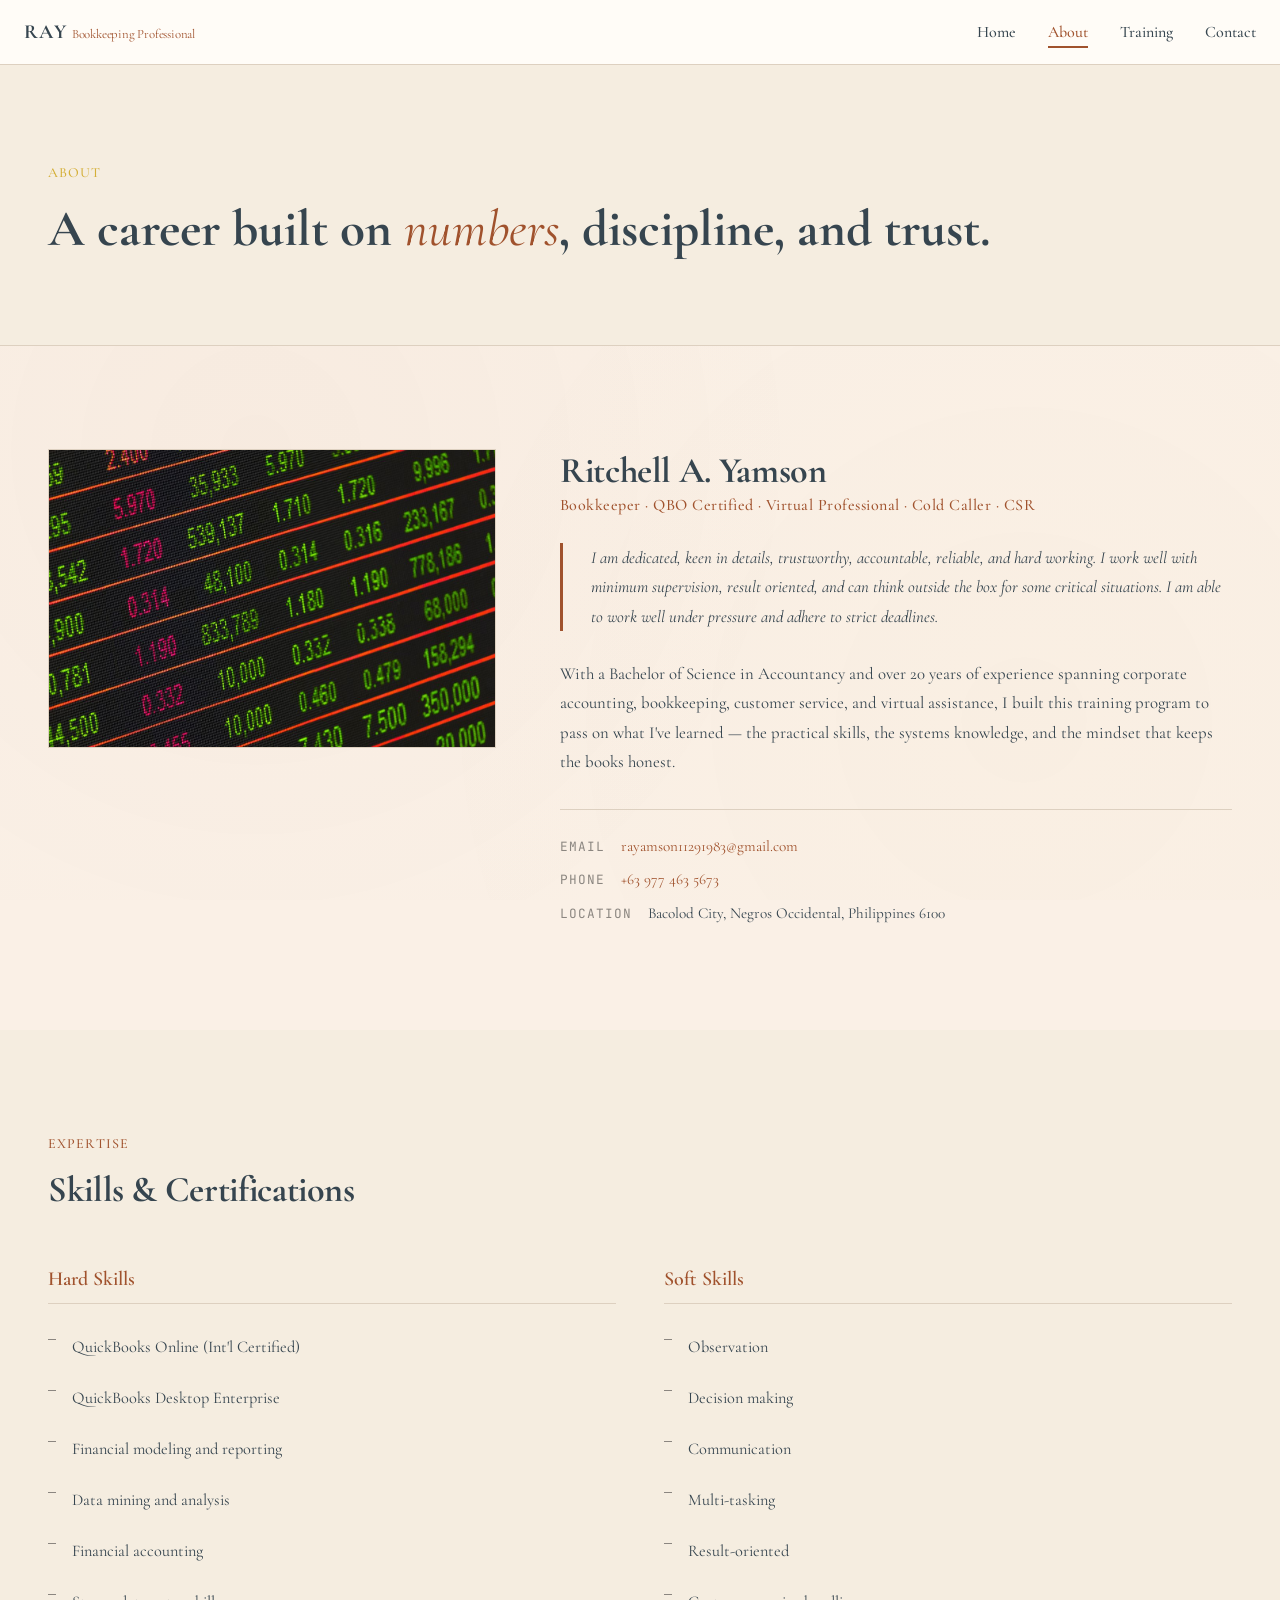
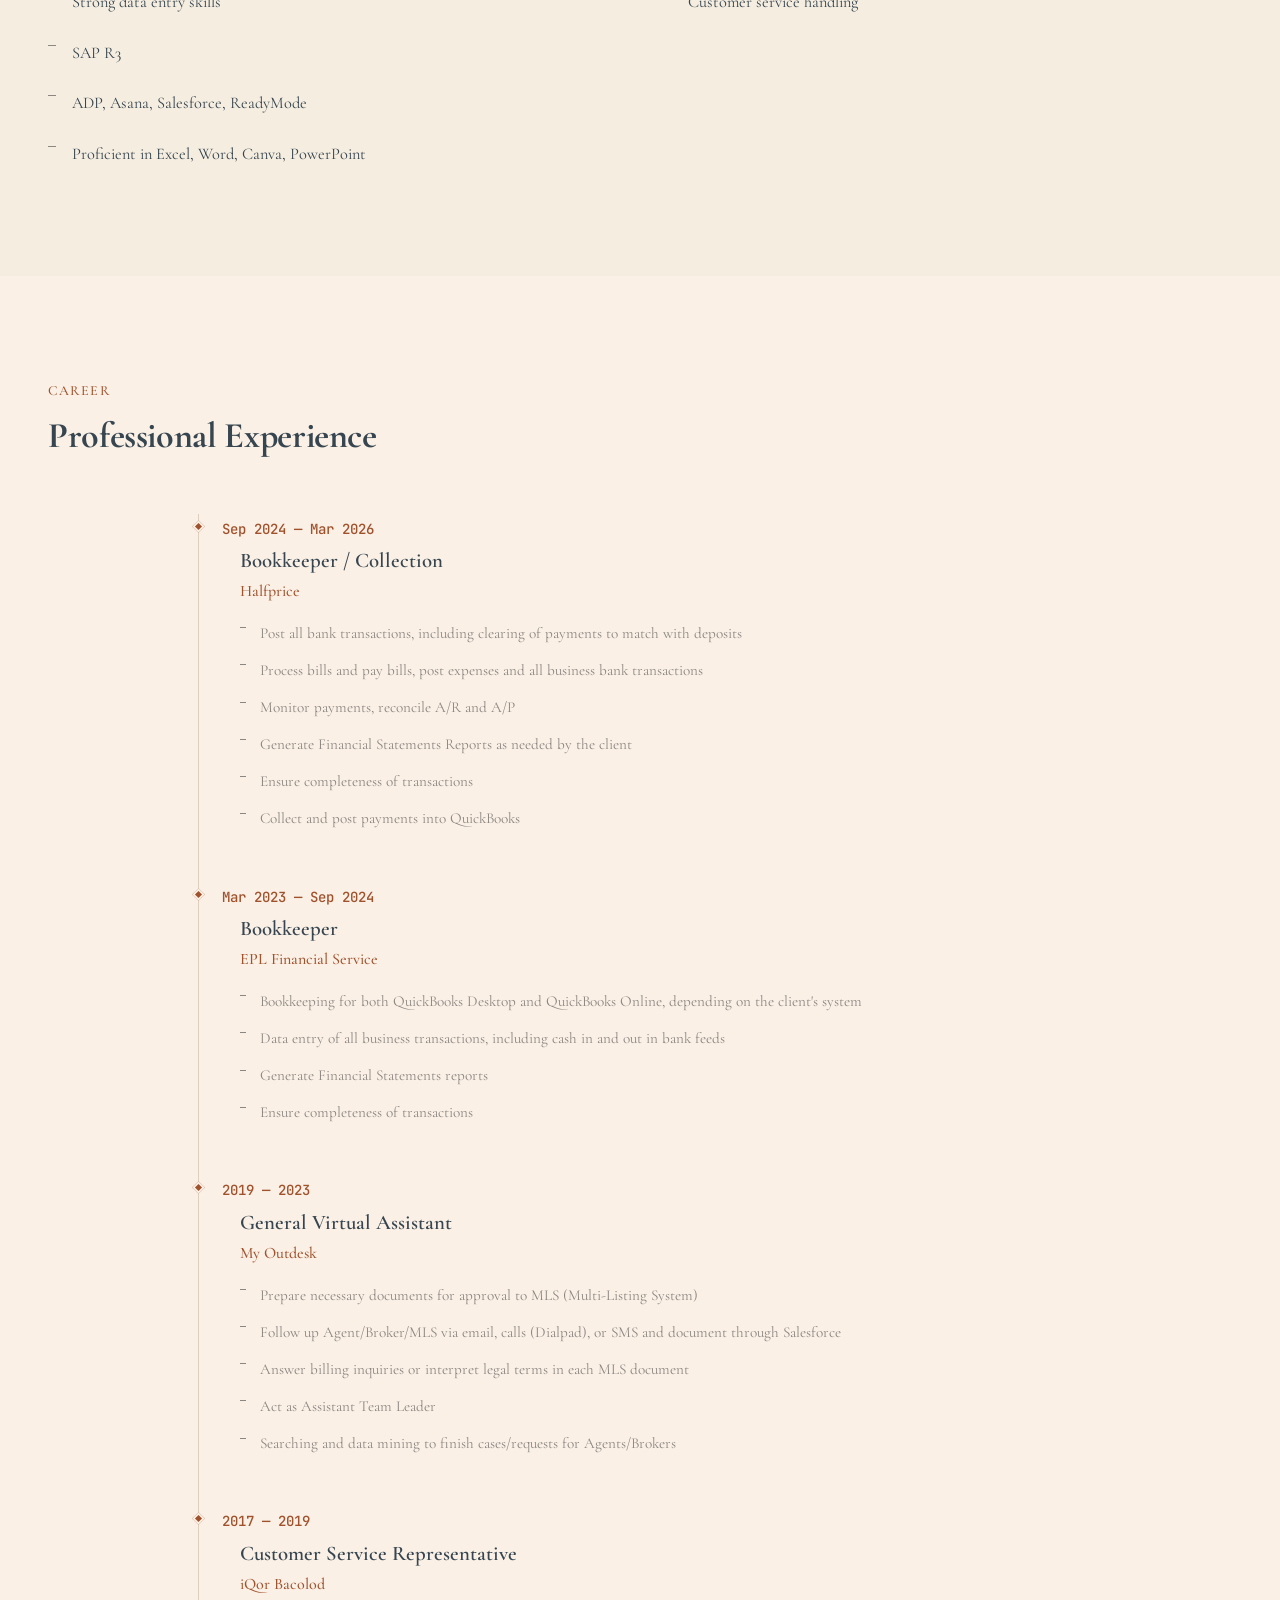
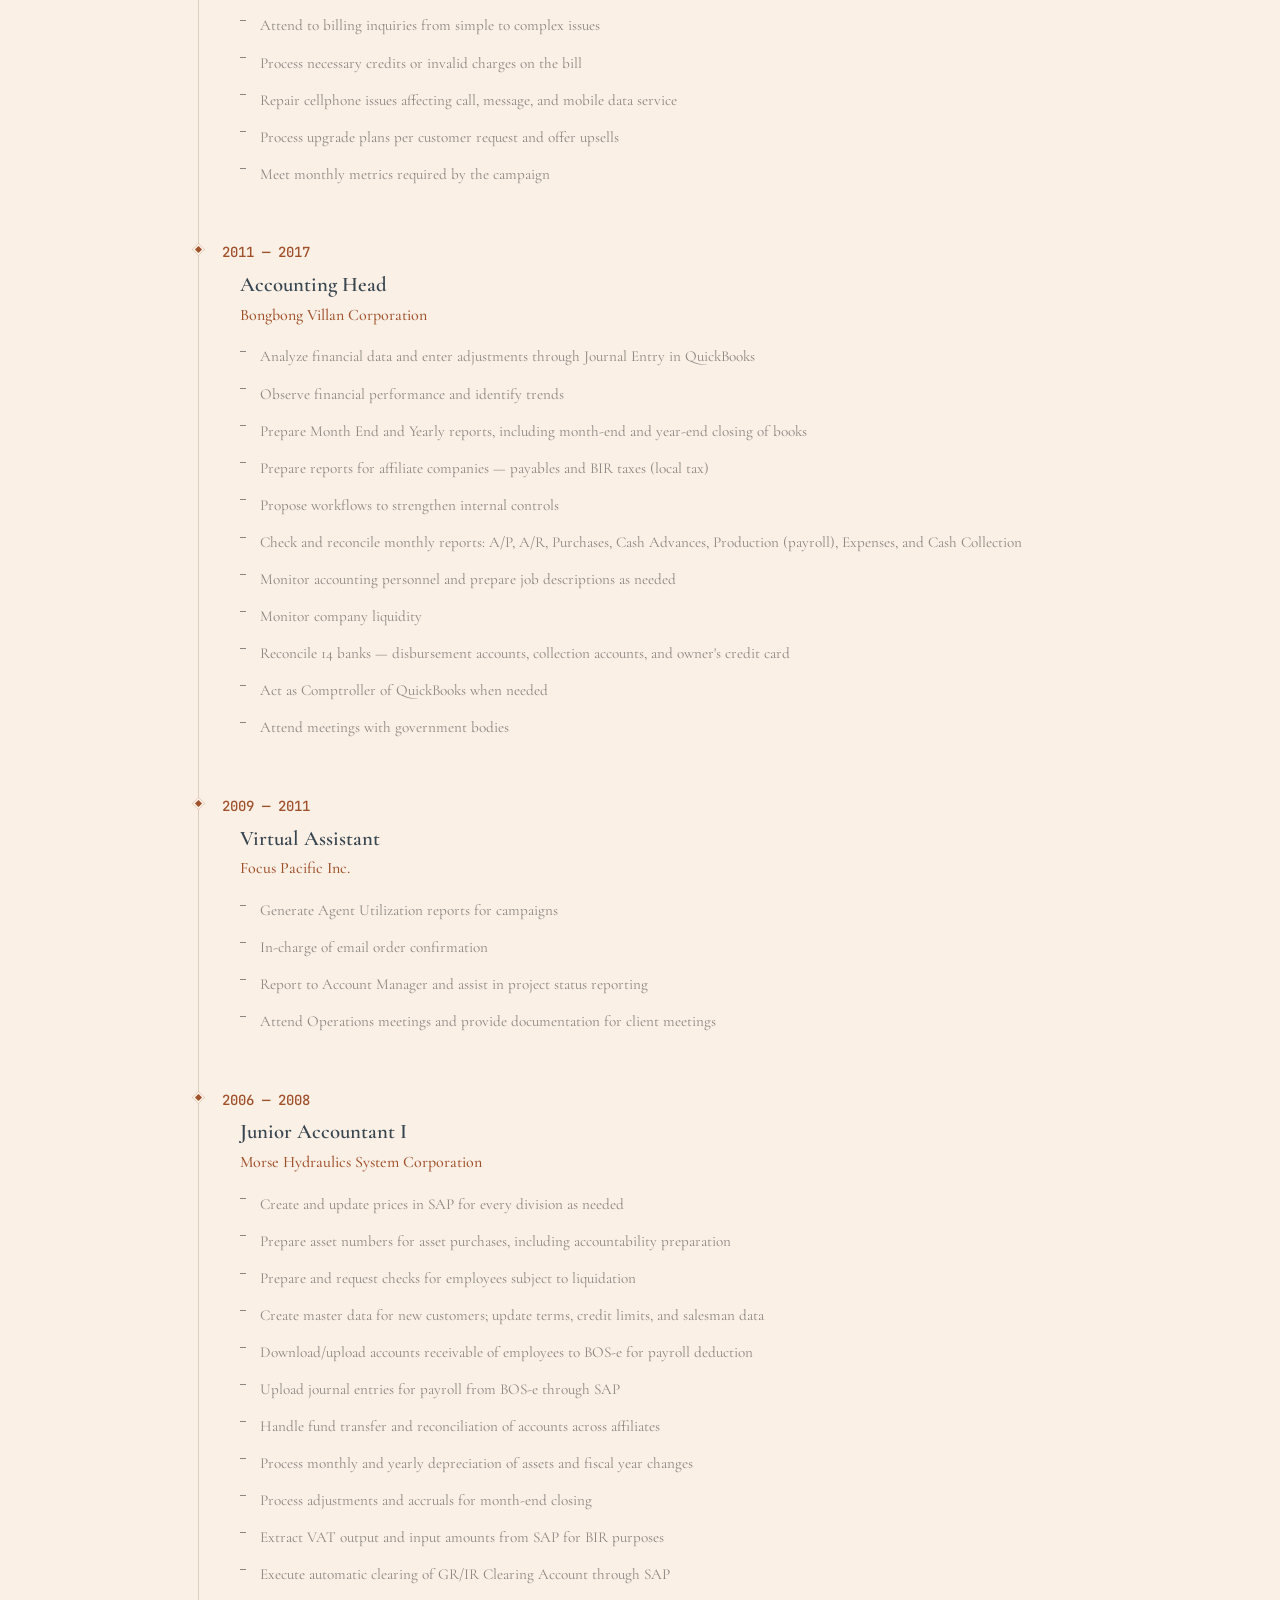
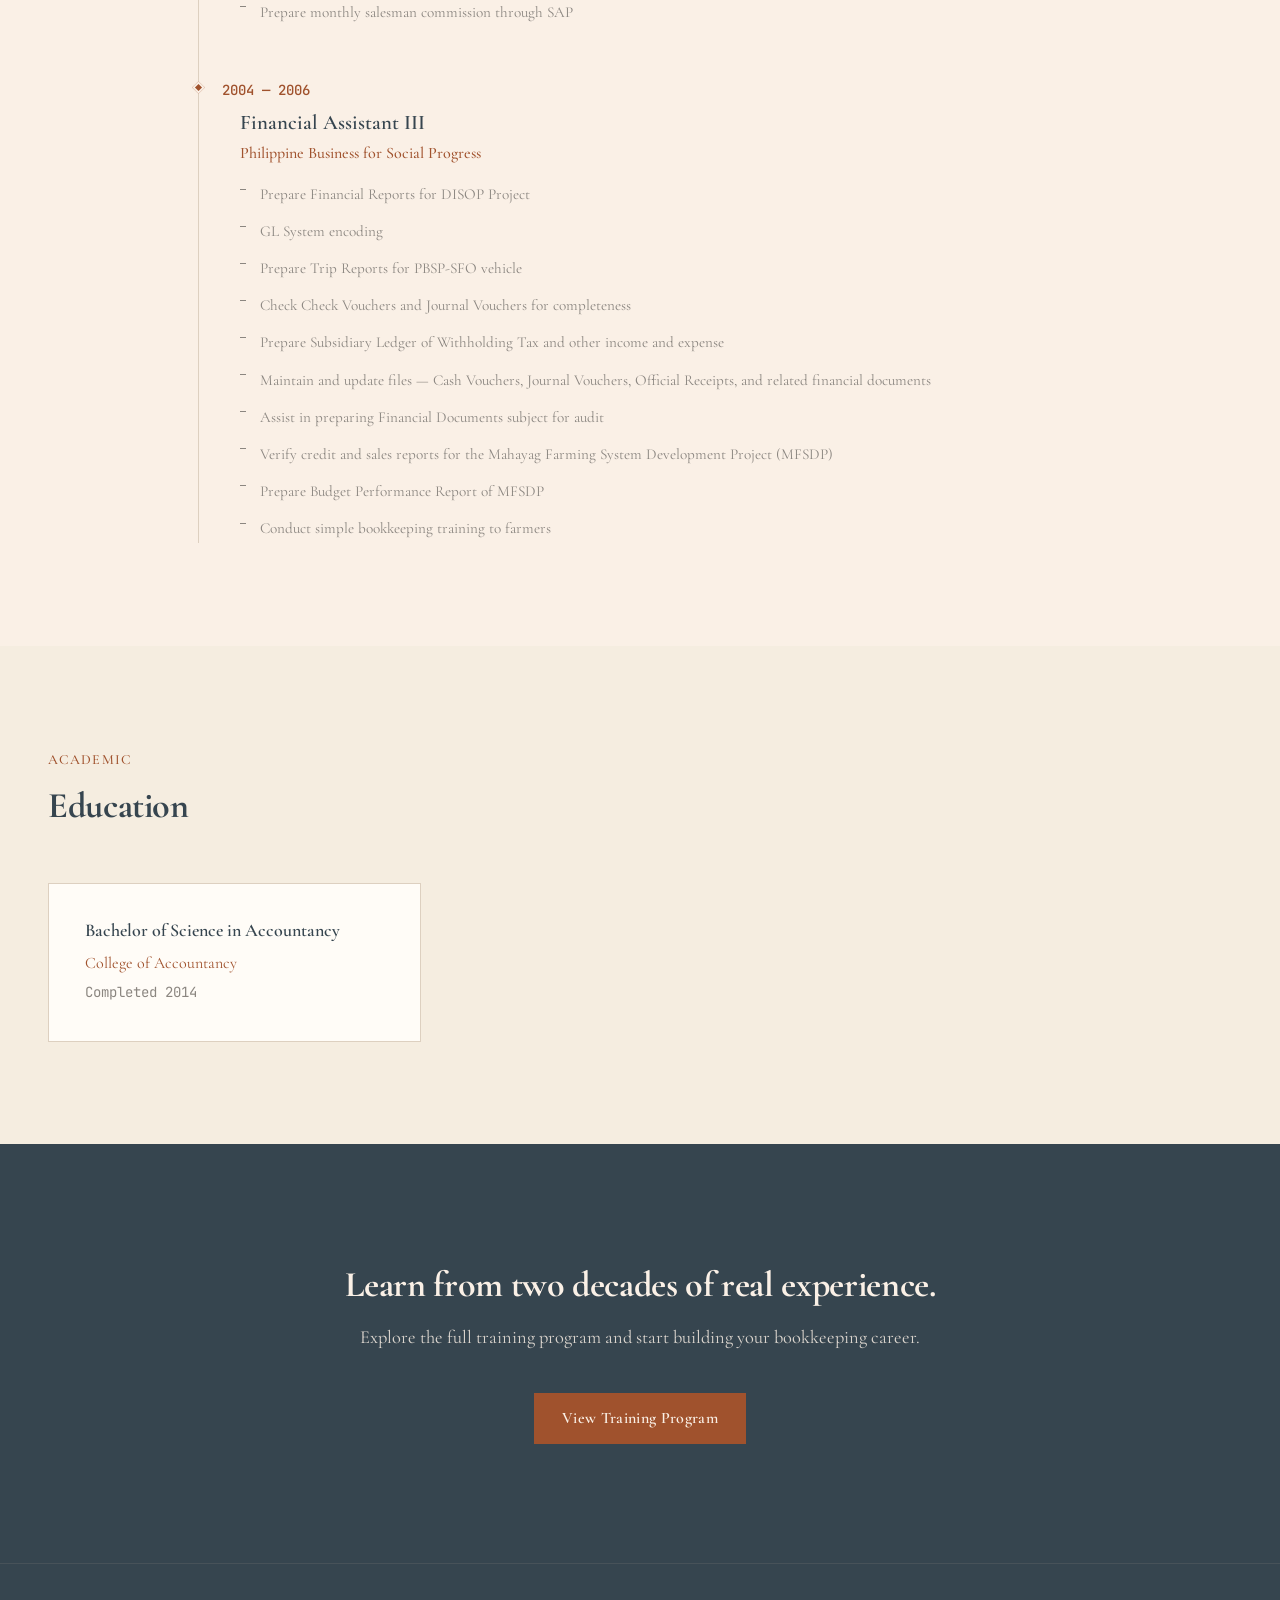
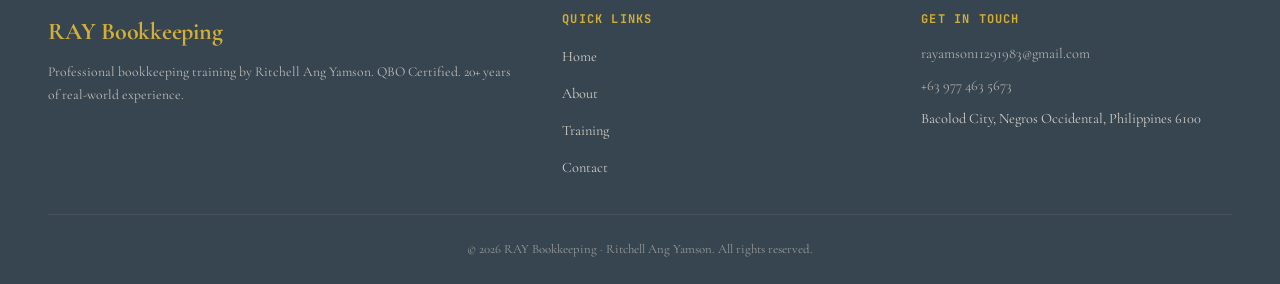
==== commit 49270a3f: "Remove high school and elementary from About page" ====
--- a/about.html
+++ b/about.html
@@ -255,16 +255,6 @@
           <p class="edu-card__school">College of Accountancy</p>
           <p class="edu-card__year">Completed 2014</p>
         </div>
-        <div class="edu-card reveal">
-          <h3 class="edu-card__degree">High School Diploma</h3>
-          <p class="edu-card__school">Handumanan National High School</p>
-          <p class="edu-card__year">Completed 2000</p>
-        </div>
-        <div class="edu-card reveal">
-          <h3 class="edu-card__degree">Elementary Diploma</h3>
-          <p class="edu-card__school">Isulan Central Elementary School</p>
-          <p class="edu-card__year">Completed 1996</p>
-        </div>
       </div>
     </div>
   </section>
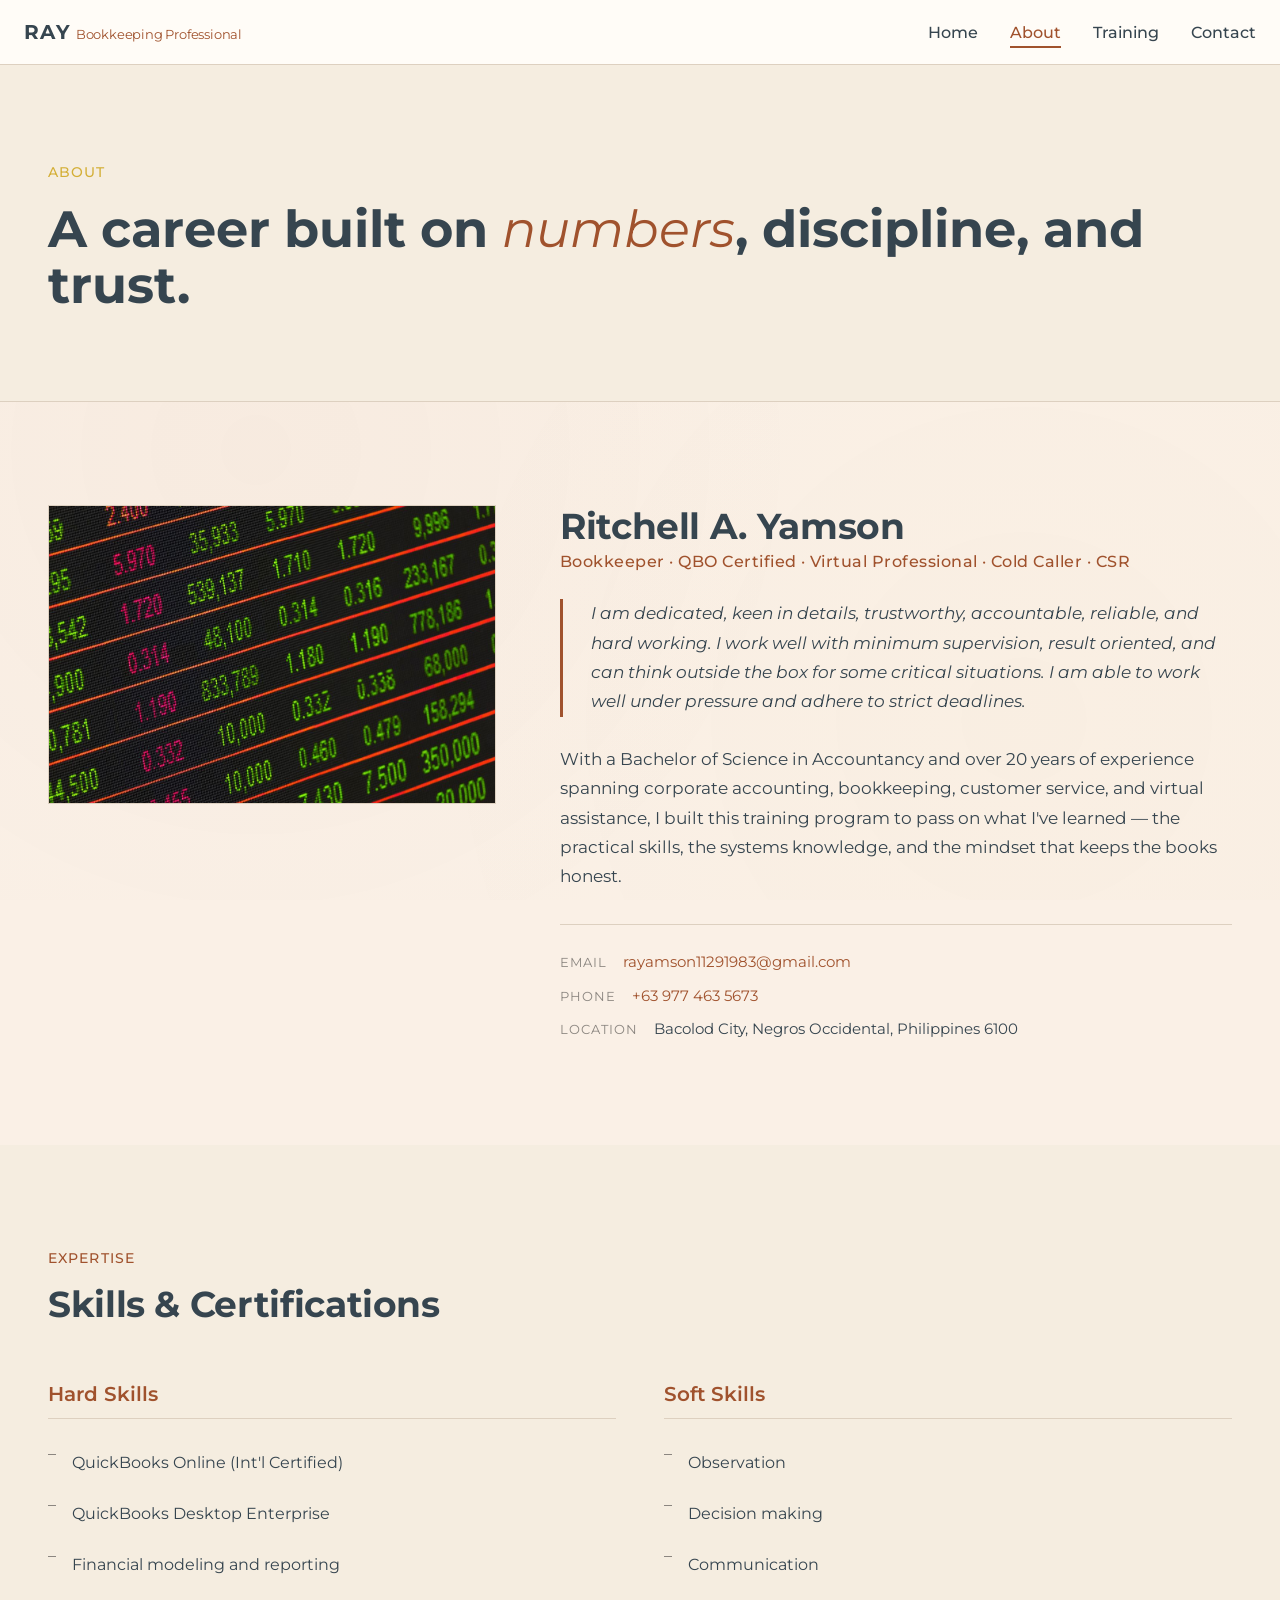
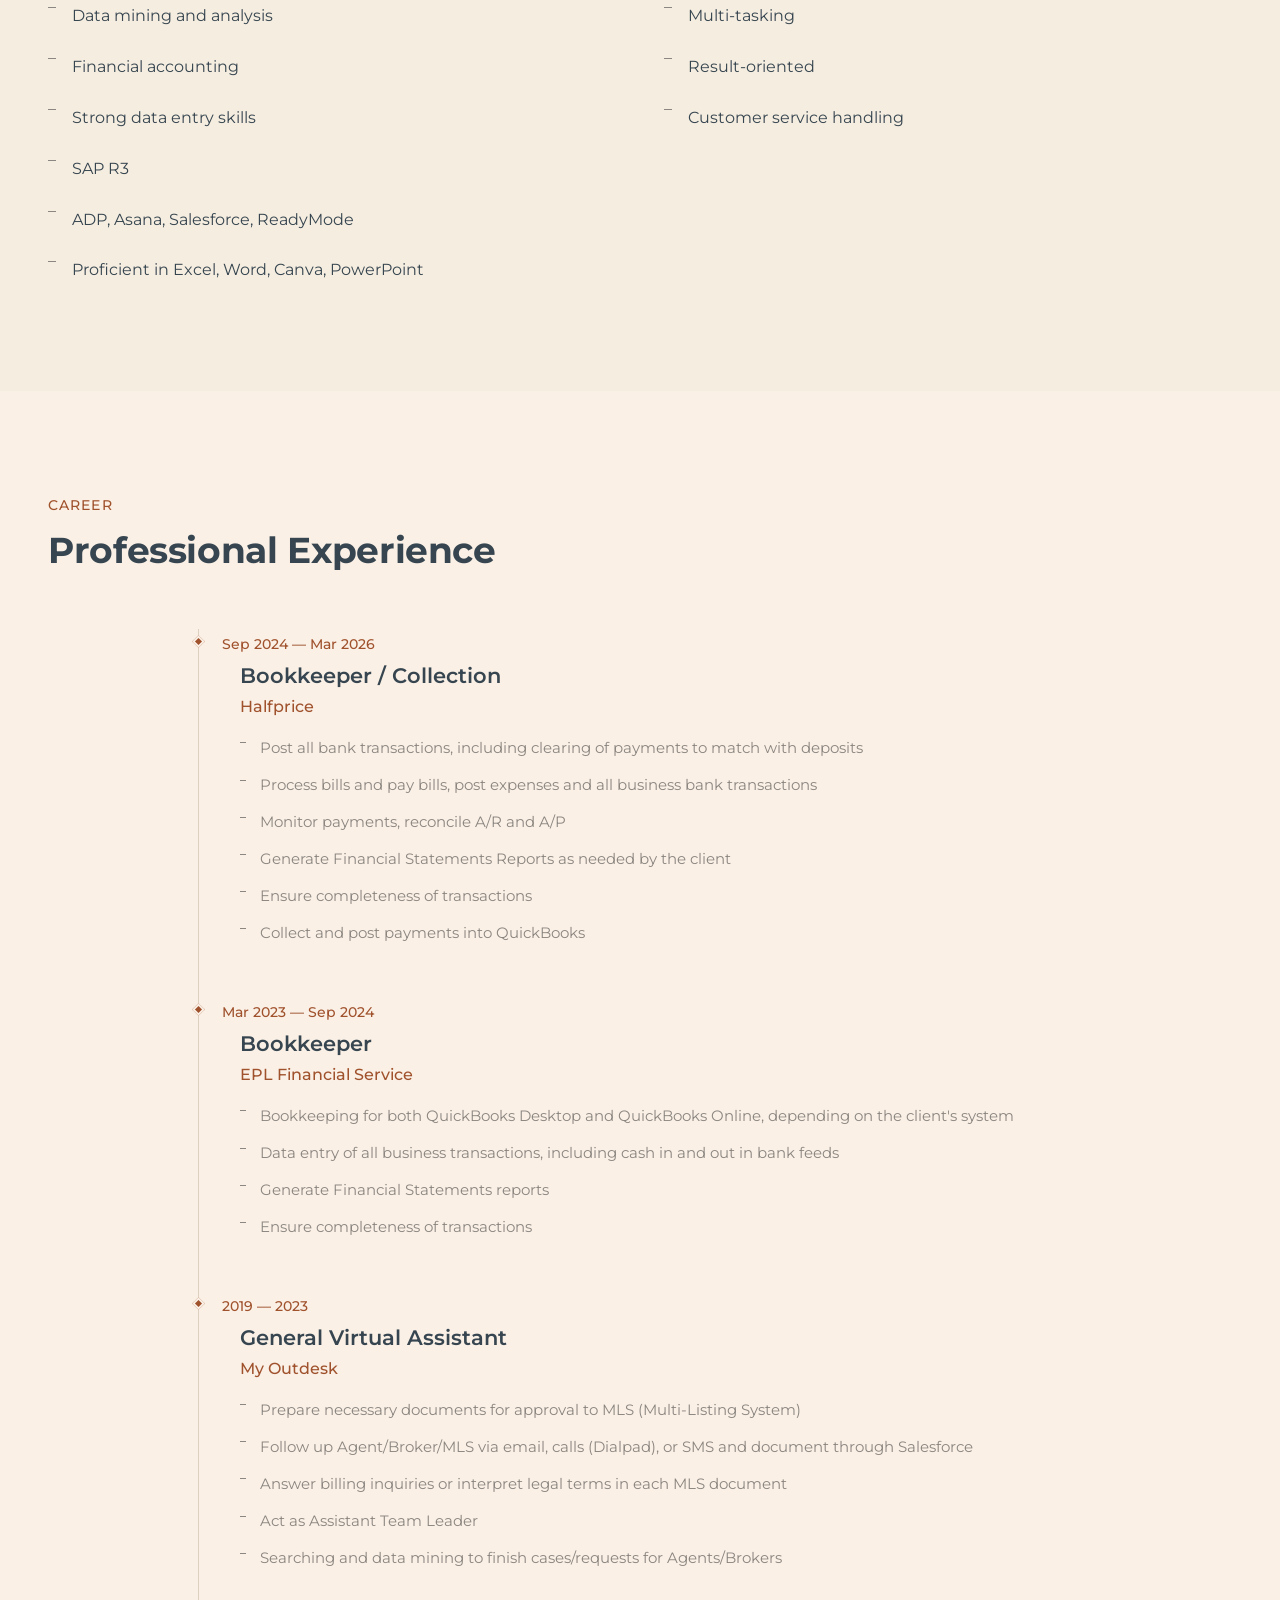
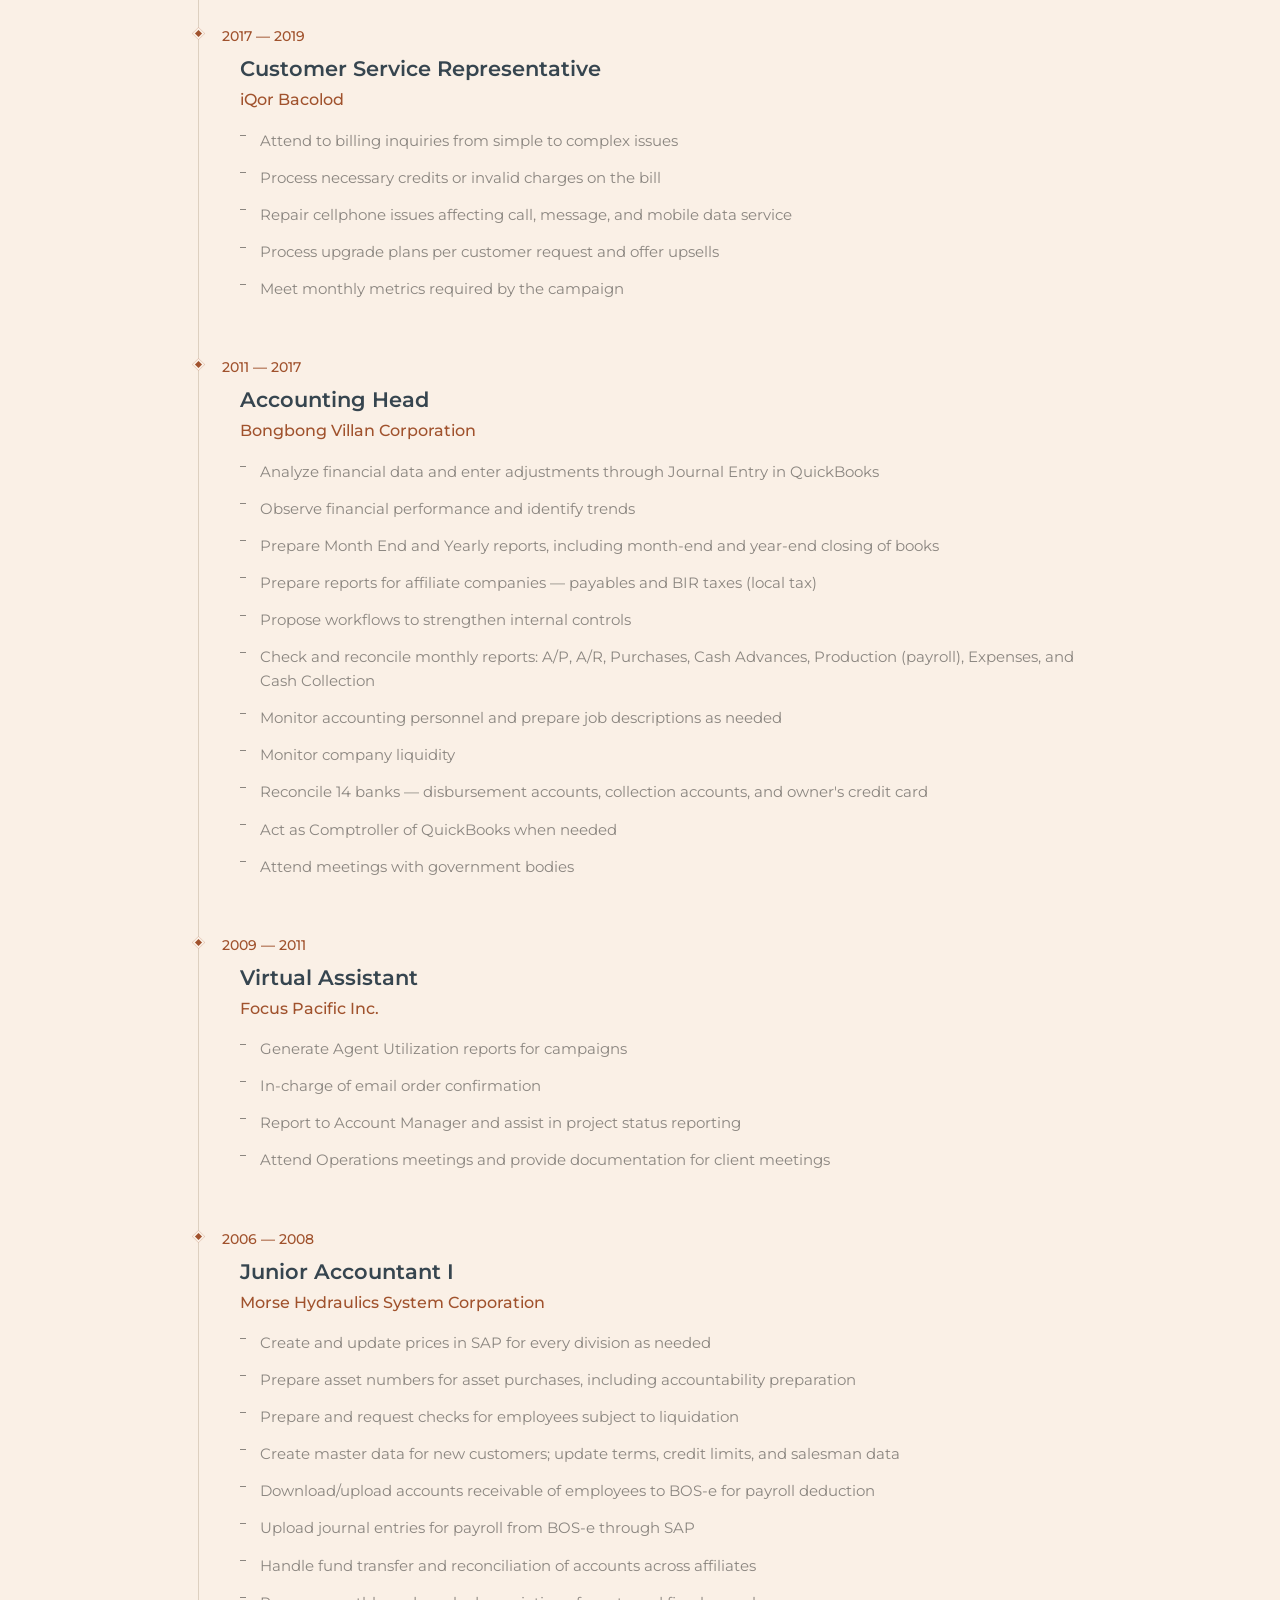
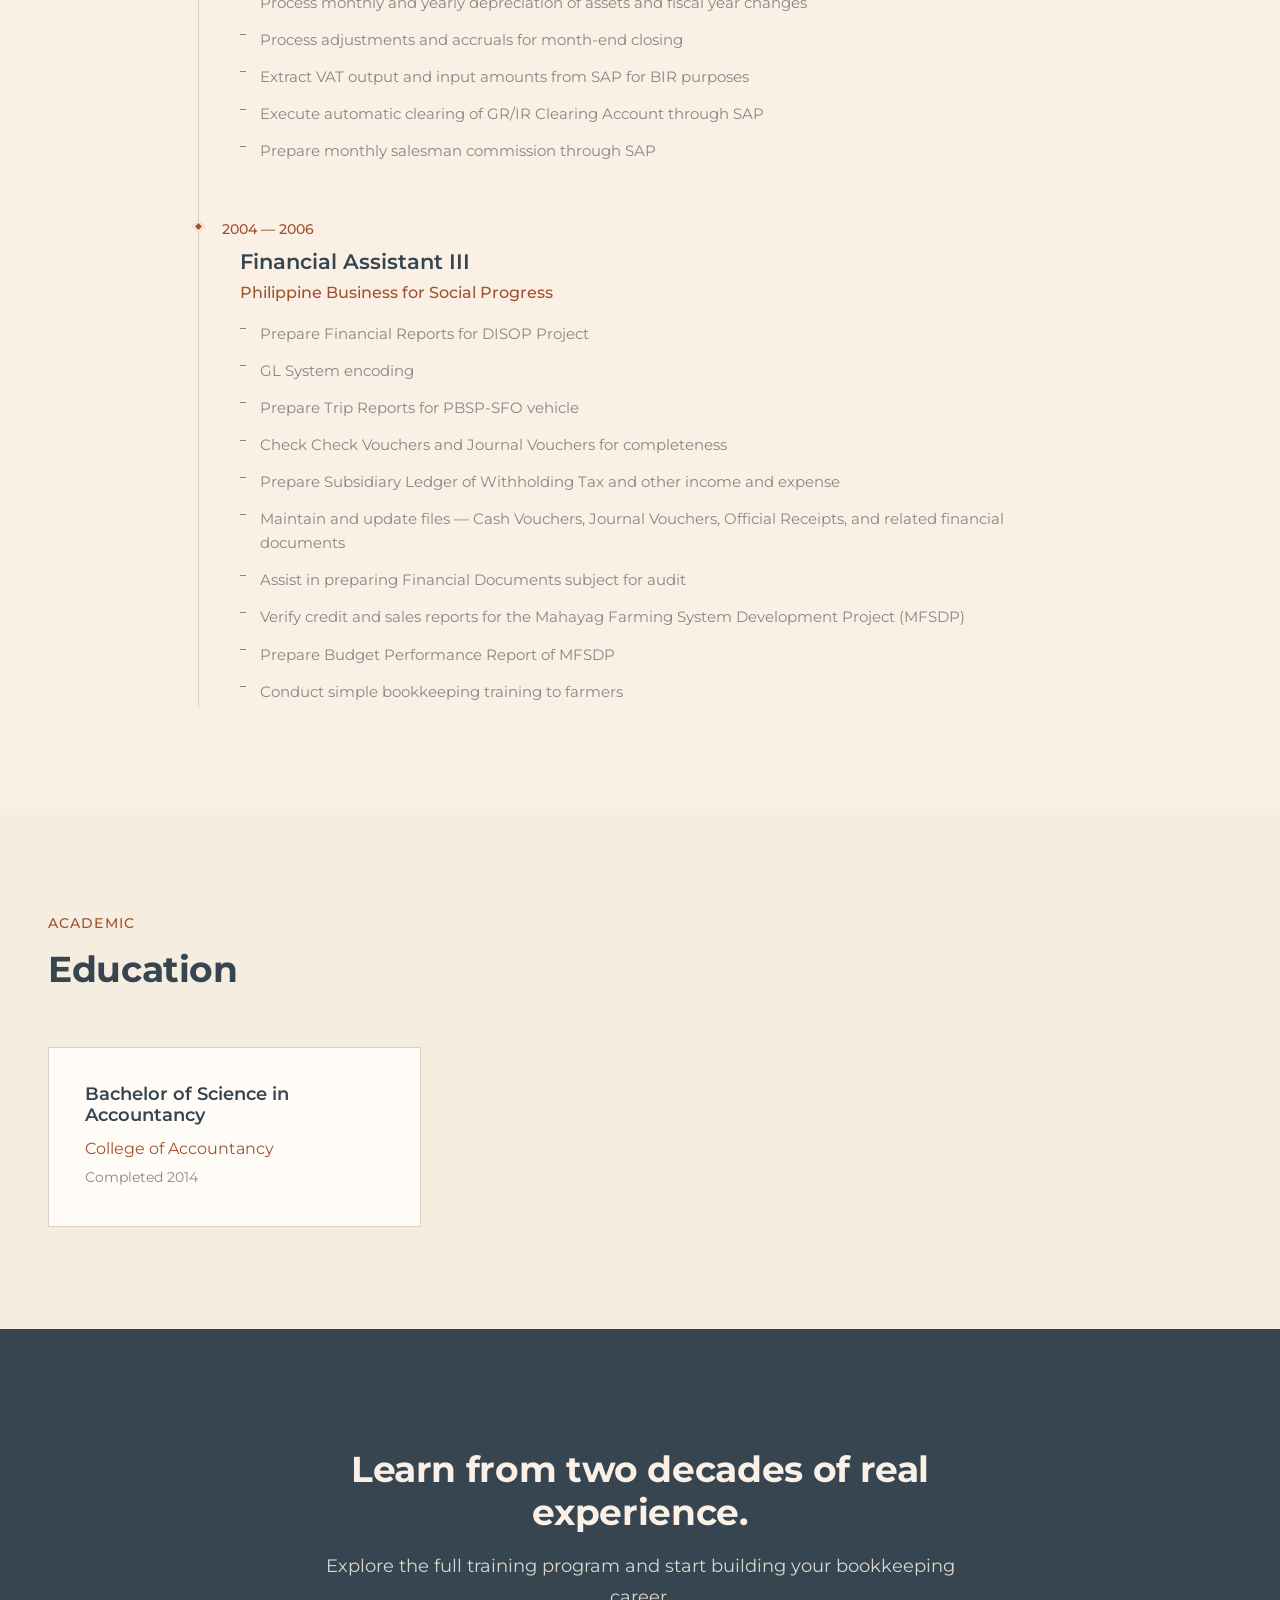
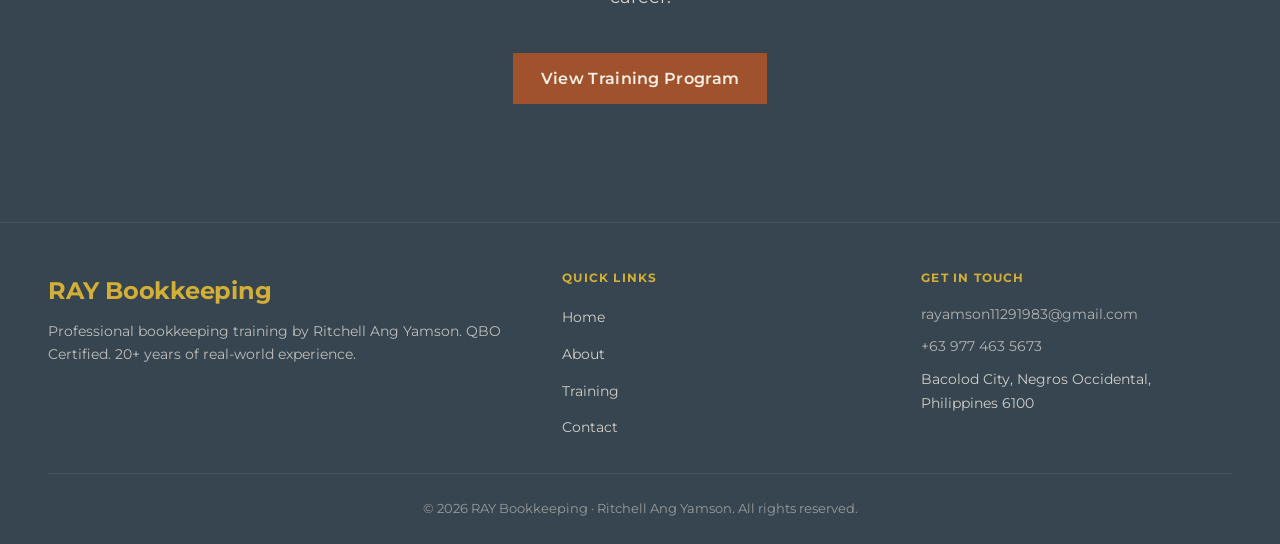
==== commit fd8bea92: "Change font from Cormorant Garamond/JetBrains Mono to Montserrat" ====
--- a/about.html
+++ b/about.html
@@ -7,7 +7,7 @@
   <meta name="description" content="Meet Ritchell A. Yamson — QBO Certified bookkeeper with 20+ years of experience across accounting, bookkeeping, and virtual assistance.">
   <link rel="preconnect" href="https://fonts.googleapis.com">
   <link rel="preconnect" href="https://fonts.gstatic.com" crossorigin>
-  <link href="https://fonts.googleapis.com/css2?family=Cormorant+Garamond:wght@400;500;600;700&family=JetBrains+Mono:wght@400;500&display=swap" rel="stylesheet">
+  <link href="https://fonts.googleapis.com/css2?family=Montserrat:wght@300;400;500;600;700&display=swap" rel="stylesheet">
   <link rel="stylesheet" href="assets/css/style.css">
 </head>
 <body>
--- a/assets/css/style.css
+++ b/assets/css/style.css
@@ -31,8 +31,8 @@
   --color-primary-dark: #8B4513;
 
   /* Typography */
-  --font-display: 'Cormorant Garamond', Georgia, serif;
-  --font-mono: 'JetBrains Mono', monospace;
+  --font-display: 'Montserrat', sans-serif;
+  --font-mono: 'Montserrat', sans-serif;
 
   /* Spacing */
   --space: 0.5rem;
